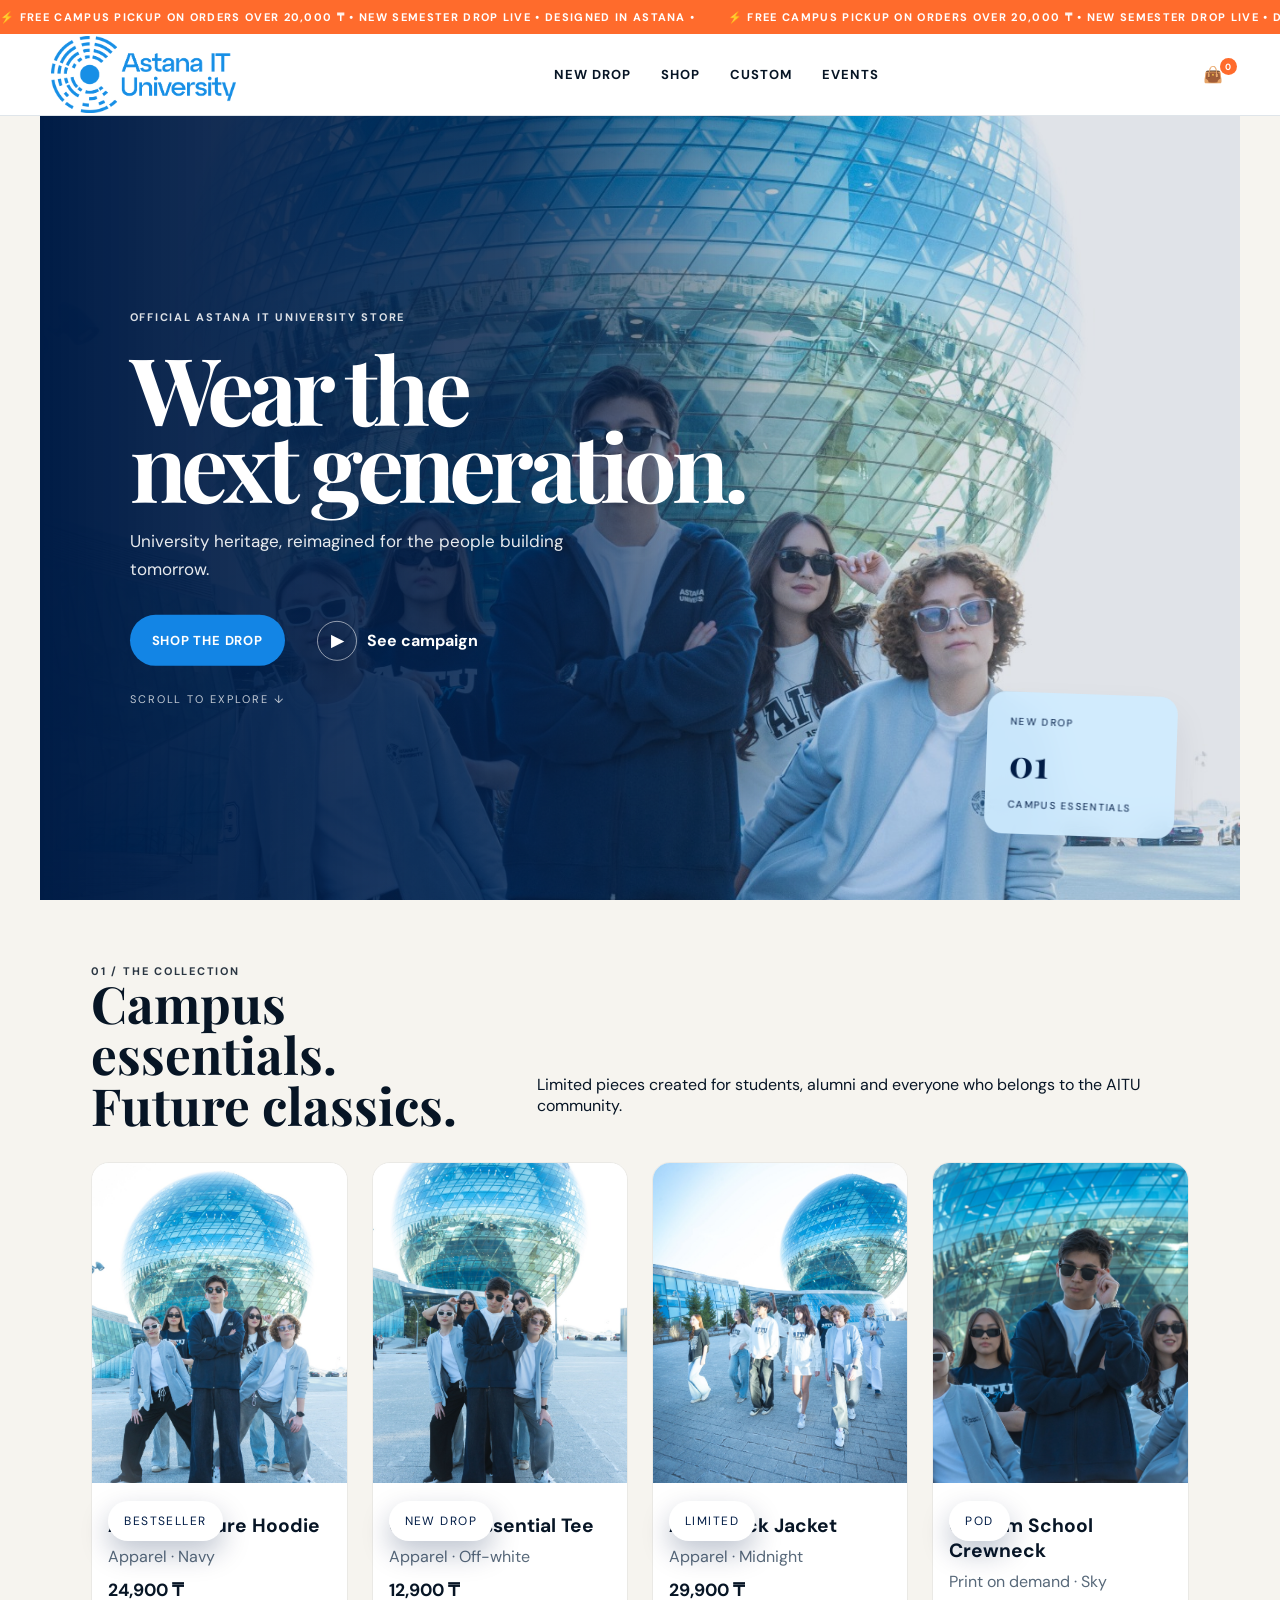
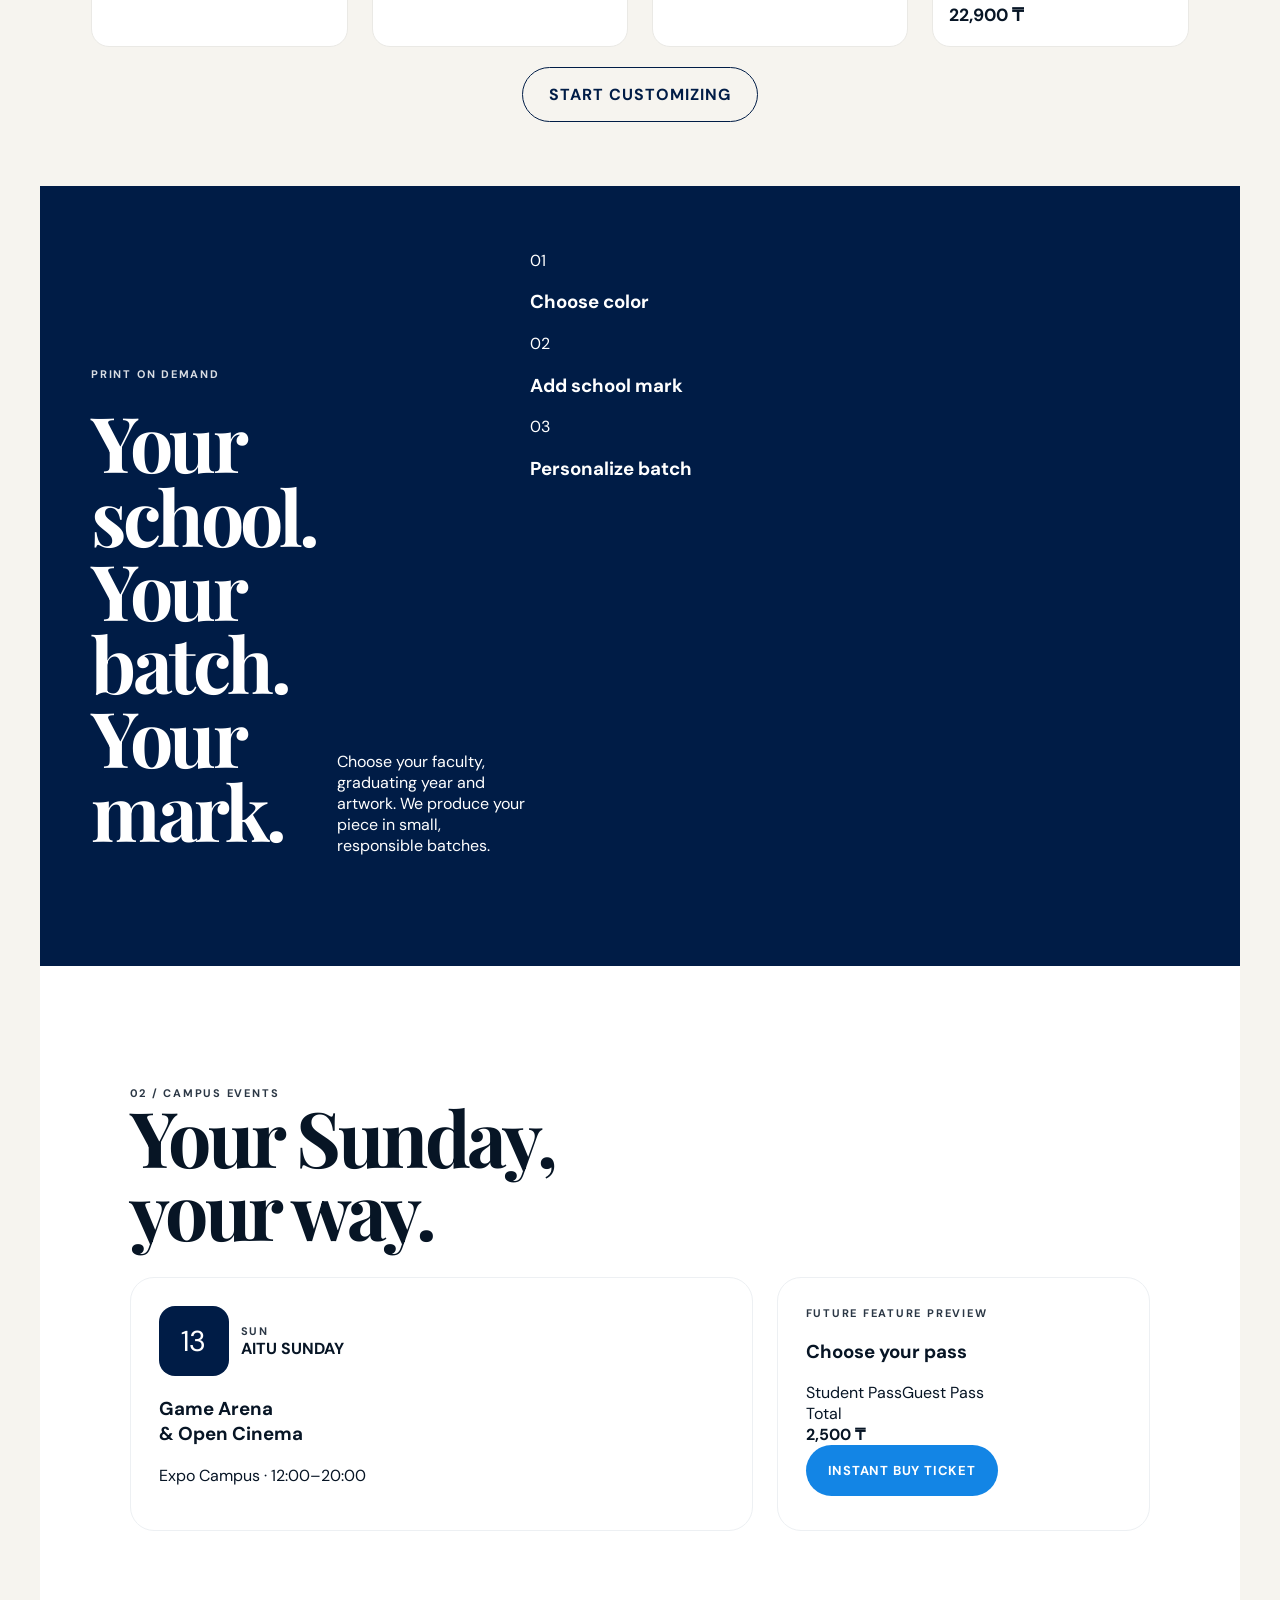
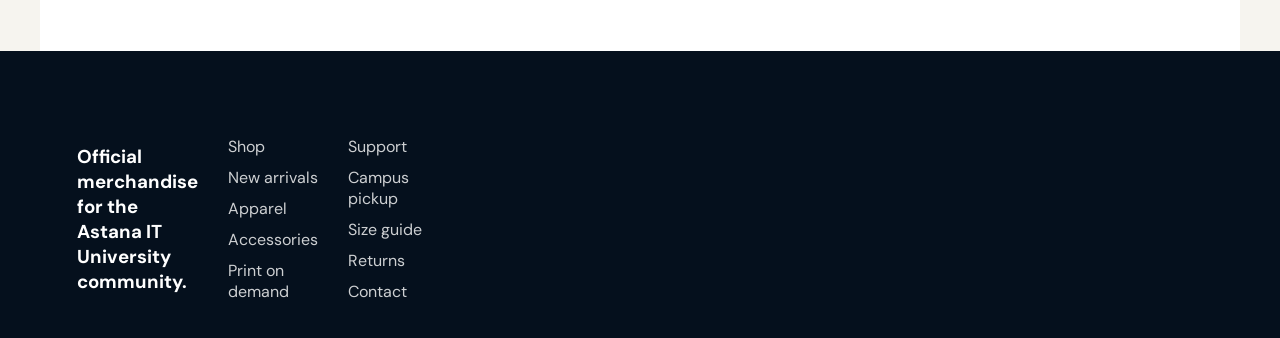
==== index.html @ 771b027d "Add AITU merch static site" ====
<!DOCTYPE html>
<html lang="en">
  <head>
    <meta charset="UTF-8" />
    <meta name="viewport" content="width=device-width, initial-scale=1.0" />
    <meta name="theme-color" content="#1385e5" />
    <title>AITU Merch Store</title>
    <link rel="icon" type="image/svg+xml" href="./store-favicon.svg" />
    <link rel="stylesheet" href="./assets/index-DUVtXg7W.css" />
  </head>
  <body>
    <div class="ticker">
      <div>⚡ FREE CAMPUS PICKUP ON ORDERS OVER 20,000 ₸ • NEW SEMESTER DROP LIVE • DESIGNED IN ASTANA •&nbsp;</div>
      <div aria-hidden="true">⚡ FREE CAMPUS PICKUP ON ORDERS OVER 20,000 ₸ • NEW SEMESTER DROP LIVE • DESIGNED IN ASTANA •&nbsp;</div>
    </div>

    <header>
      <button class="icon mobile menu-trigger" aria-label="Open menu">
        <svg xmlns="http://www.w3.org/2000/svg" width="24" height="24" viewBox="0 0 24 24" fill="none" stroke="currentColor" stroke-width="2" stroke-linecap="round" stroke-linejoin="round" aria-hidden="true"><path d="M4 5h16"></path><path d="M4 12h16"></path><path d="M4 19h16"></path></svg>
      </button>

      <a class="logo" href="./index.html" aria-label="AITU Store home">
        <img src="./assets/aitu_logo_110.png" alt="Astana IT University" />
      </a>

      <nav>
        <a href="#new">New drop</a>
        <a href="./shop.html">Shop</a>
        <a href="#custom">Custom</a>
        <a href="#events">Events</a>
      </nav>

      <div class="tools">
        <button class="bag" aria-label="Shopping bag">
          👜
          <span>0</span>
        </button>
      </div>
    </header>

    <main>
      <section class="hero">
        <img class="hero-img" src="./assets/DSC00219.jpg" alt="AITU merch collection" />
        <div class="hero-copy">
          <div class="eyebrow">OFFICIAL ASTANA IT UNIVERSITY STORE</div>
          <h1>Wear the<br />next generation.</h1>
          <p>University heritage, reimagined for the people building tomorrow.</p>
          <div class="hero-actions">
            <a class="primary" href="./shop.html">SHOP THE DROP</a>
            <button class="play" type="button"><span>▶</span>See campaign</button>
          </div>
          <div class="scroll-hint">SCROLL TO EXPLORE ↓</div>
        </div>
        <div class="drop-card">
          <span>New drop</span>
          <b>01</b>
          <small>Campus essentials</small>
        </div>
      </section>

      <section id="shop" class="collection">
        <div class="section-head">
          <div>
            <div class="eyebrow">01 / THE COLLECTION</div>
            <h2>Campus essentials.<br />Future classics.</h2>
          </div>
          <p>Limited pieces created for students, alumni and everyone who belongs to the AITU community.</p>
        </div>

        <div class="product-grid">
          <article class="product-card">
            <img src="./assets/DSC00219.jpg" alt="AITU Signature Hoodie" />
            <div class="body">
              <span class="tag">BESTSELLER</span>
              <h3>AITU Signature Hoodie</h3>
              <div class="meta">Apparel · Navy</div>
              <div class="price">24,900 ₸</div>
            </div>
          </article>

          <article class="product-card">
            <img src="./assets/DSC00196.jpg" alt="Campus Essential Tee" />
            <div class="body">
              <span class="tag">NEW DROP</span>
              <h3>Campus Essential Tee</h3>
              <div class="meta">Apparel · Off-white</div>
              <div class="price">12,900 ₸</div>
            </div>
          </article>

          <article class="product-card">
            <img src="./assets/DSC00105.jpg" alt="AITU Track Jacket" />
            <div class="body">
              <span class="tag">LIMITED</span>
              <h3>AITU Track Jacket</h3>
              <div class="meta">Apparel · Midnight</div>
              <div class="price">29,900 ₸</div>
            </div>
          </article>

          <article class="product-card">
            <img src="./assets/DSC00229.jpg" alt="Custom School Crewneck" />
            <div class="body">
              <span class="tag">POD</span>
              <h3>Custom School Crewneck</h3>
              <div class="meta">Print on demand · Sky</div>
              <div class="price">22,900 ₸</div>
            </div>
          </article>
        </div>

        <div class="cta-row">
          <a class="btn-outline" href="#custom">START CUSTOMIZING</a>
        </div>
      </section>

      <section id="custom" class="custom">
        <div class="section-head">
          <div>
            <div class="eyebrow">PRINT ON DEMAND</div>
            <h2>Your school.<br />Your batch.<br />Your mark.</h2>
          </div>
          <p>Choose your faculty, graduating year and artwork. We produce your piece in small, responsible batches.</p>
        </div>

        <div class="steps">
          <div class="step"><span>01</span><h3>Choose color</h3></div>
          <div class="step"><span>02</span><h3>Add school mark</h3></div>
          <div class="step"><span>03</span><h3>Personalize batch</h3></div>
        </div>
      </section>

      <section id="events" class="events">
        <div class="section-head">
          <div>
            <div class="eyebrow">02 / CAMPUS EVENTS</div>
            <h2>Your Sunday,<br />your way.</h2>
          </div>
        </div>

        <div class="event-grid">
          <article class="event-card">
            <div class="date-box">
              <div class="day">13</div>
              <div>
                <div class="eyebrow">SUN</div>
                <strong>AITU SUNDAY</strong>
              </div>
            </div>
            <h3>Game Arena<br />&amp; Open Cinema</h3>
            <p>Expo Campus · 12:00–20:00</p>
          </article>

          <article class="feature-card">
            <div class="eyebrow">FUTURE FEATURE PREVIEW</div>
            <h3>Choose your pass</h3>
            <div class="pass-row"><span>Student Pass</span><span>Guest Pass</span></div>
            <div class="ticket-price">Total<br /><strong>2,500 ₸</strong></div>
            <button class="primary" type="button">INSTANT BUY TICKET</button>
          </article>
        </div>
      </section>

    </main>

    <footer>
      <div class="footer-grid">
        <div>
          <h3>Official merchandise for the<br />Astana IT University community.</h3>
        </div>
        <div>
          <ul>
            <li>Shop</li>
            <li>New arrivals</li>
            <li>Apparel</li>
            <li>Accessories</li>
            <li>Print on demand</li>
          </ul>
        </div>
        <div>
          <ul>
            <li>Support</li>
            <li>Campus pickup</li>
            <li>Size guide</li>
            <li>Returns</li>
            <li>Contact</li>
          </ul>
        </div>
      </div>
    </footer>
  </body>
</html>
---- assets/index-DUVtXg7W.css ----
@import "https://fonts.googleapis.com/css2?family=DM+Sans:wght@400;500;600;700&family=Playfair+Display:ital,wght@0,700;1,700&display=swap";

:root {
  --blue: #1385e5;
  --navy: #001c46;
  --ice: #cfecff;
  --orange: #ff6b2c;
  --paper: #f6f4ef;
  --ink: #071525;
}

* {
  box-sizing: border-box;
}

html {
  scroll-behavior: smooth;
}

body {
  margin: 0;
  background: var(--paper);
  color: var(--ink);
  font-family: "DM Sans", sans-serif;
}

button,
a {
  font: inherit;
}

button {
  cursor: pointer;
}

button,
.icon {
  background: transparent;
  border: 0;
  font-weight: 700;
}

a {
  color: inherit;
  text-decoration: none;
}

img {
  display: block;
  max-width: 100%;
}

.ticker {
  display: flex;
  align-items: center;
  height: 34px;
  overflow: hidden;
  background: var(--orange);
  color: #fff;
  font-size: 11px;
  font-weight: 700;
  letter-spacing: 0.12em;
  white-space: nowrap;
}

.ticker div {
  padding-right: 28px;
  animation: marquee 22s linear infinite;
}

@keyframes marquee {
  to {
    transform: translateX(-100%);
  }
}

header {
  position: sticky;
  top: 0;
  z-index: 40;
  display: flex;
  align-items: center;
  height: 82px;
  padding: 0 4vw;
  background: #fff;
  border-bottom: 1px solid #dfe5ea;
}

.logo img {
  display: block;
  width: 185px;
}

nav {
  display: flex;
  gap: 30px;
  margin: auto;
  font-size: 13px;
  font-weight: 700;
  letter-spacing: 0.08em;
  text-transform: uppercase;
}

nav a {
  position: relative;
}

nav a::after {
  content: "";
  position: absolute;
  right: 100%;
  bottom: -6px;
  left: 0;
  height: 2px;
  background: var(--blue);
  transition: all 0.3s ease;
}

nav a:hover::after {
  right: 0;
}

.tools {
  display: flex;
  align-items: center;
  gap: 8px;
}

.bag {
  position: relative;
}

.bag span {
  position: absolute;
  top: -5px;
  right: -8px;
  display: grid;
  place-items: center;
  width: 17px;
  height: 17px;
  border-radius: 50%;
  background: var(--orange);
  color: #fff;
  font-size: 9px;
}

.mobile {
  display: none;
}

.searchbar {
  position: fixed;
  top: 116px;
  right: 0;
  left: 0;
  z-index: 39;
  display: flex;
  align-items: center;
  gap: 16px;
  height: 74px;
  padding: 0 8vw;
  background: #fff;
  box-shadow: 0 12px 30px rgba(0, 28, 70, 0.12);
}

.searchbar input {
  flex: 1;
  border: 0;
  outline: 0;
  font-size: 18px;
}

.searchbar button {
  background: transparent;
  border: 0;
}

.hero {
  position: relative;
  min-height: 650px;
  height: calc(100vh - 116px);
  overflow: hidden;
  background: var(--navy);
  color: #fff;
}

.hero::after {
  content: "";
  position: absolute;
  inset: 0;
  background: linear-gradient(90deg, rgba(0, 28, 70, 0.92) 0%, rgba(0, 28, 70, 0.68) 39%, rgba(0, 0, 0, 0) 68%);
}

.hero-img {
  position: absolute;
  inset: 0;
  width: 100%;
  height: 100%;
  object-fit: cover;
  object-position: center 42%;
  opacity: 0.88;
}

.hero-inner {
  position: relative;
  z-index: 1;
  max-width: 1200px;
  margin: 0 auto;
  padding: 72px 4vw 64px;
}

.hero-copy {
  position: absolute;
  top: 50%;
  left: 7vw;
  max-width: 620px;
  transform: translateY(-50%);
  z-index: 2;
}

.eyebrow {
  display: flex;
  align-items: center;
  gap: 8px;
  font-size: 11px;
  letter-spacing: 0.16em;
  text-transform: uppercase;
  opacity: 0.85;
  font-weight: 700;
}

.hero h1,
.section-head h2 {
  font-family: "Playfair Display", serif;
}

.hero h1 {
  margin: 25px 0;
  font-size: clamp(58px, 7.3vw, 116px);
  line-height: 0.82;
  letter-spacing: -0.055em;
}

.hero p {
  max-width: 440px;
  font-size: 17px;
  line-height: 1.65;
  opacity: 0.9;
}

.hero-actions {
  display: flex;
  align-items: center;
  gap: 26px;
  margin-top: 32px;
}

.primary,
.btn,
.btn-outline {
  display: inline-flex;
  align-items: center;
  justify-content: center;
  padding: 17px 22px;
  border-radius: 999px;
  font-weight: 700;
  letter-spacing: 0.06em;
  text-transform: uppercase;
  transition: all 0.25s ease;
}

.primary,
.btn {
  background: var(--blue);
  color: #fff;
  border: 0;
}

.primary:hover,
.btn:hover {
  background: var(--orange);
  transform: translateY(-3px);
}

.play {
  display: flex;
  align-items: center;
  gap: 10px;
  background: transparent;
  border: 0;
  color: #fff;
}

.play span {
  display: grid;
  place-items: center;
  width: 40px;
  height: 40px;
  border: 1px solid rgba(255,255,255,0.4);
  border-radius: 50%;
}

.scroll-hint {
  margin-top: 26px;
  font-size: 11px;
  letter-spacing: 0.18em;
  text-transform: uppercase;
  opacity: 0.75;
}

.drop-card {
  position: absolute;
  right: 5vw;
  bottom: 5vw;
  z-index: 3;
  width: 190px;
  padding: 23px;
  background: rgba(207, 236, 255, 0.93);
  backdrop-filter: blur(12px);
  color: var(--navy);
  border-radius: 18px;
  transform: rotate(2deg);
  box-shadow: 0 18px 35px rgba(0, 28, 70, 0.08);
}

.drop-card span,
.drop-card small {
  display: block;
  font-size: 10px;
  letter-spacing: 0.13em;
  text-transform: uppercase;
}

.drop-card b {
  display: block;
  margin: 18px 0;
  font-family: "Playfair Display", serif;
  font-size: 38px;
  line-height: 0.9;
}

.btn,
.btn-outline {
  display: inline-block;
  padding: 16px 26px;
  border-radius: 999px;
  font-weight: 700;
  transition: transform 0.2s ease;
}

.btn:hover,
.btn-outline:hover {
  transform: translateY(-1px);
}

.btn {
  margin-top: 20px;
  background: #fff;
  color: var(--navy);
}

.btn-outline {
  background: transparent;
  border: 1px solid var(--navy);
  color: var(--navy);
}

section {
  max-width: 1200px;
  margin: 0 auto;
  padding: 64px 4vw;
}

.section-head {
  display: flex;
  align-items: end;
  justify-content: space-between;
  gap: 20px;
  margin-bottom: 30px;
}

.section-head h2 {
  margin: 0;
  font-size: clamp(2rem, 4vw, 4rem);
  line-height: 1;
}

.product-grid {
  display: grid;
  grid-template-columns: repeat(4, minmax(200px, 1fr));
  gap: 24px;
}

.product-card {
  overflow: hidden;
  background: #fff;
  border: 1px solid #eae9e5;
  border-radius: 18px;
}

.product-card img {
  width: 100%;
  height: 320px;
  object-fit: cover;
}

.product-card .body {
  padding: 18px 16px 20px;
}

.tag {
  display: inline-block;
  padding: 8px 10px;
  border-radius: 999px;
  background: #eef7ff;
  color: var(--blue);
  font-size: 10px;
  letter-spacing: 0.12em;
  text-transform: uppercase;
}

.product-card h3 {
  margin: 12px 0 8px;
  font-size: 1.2rem;
}

.meta {
  margin-bottom: 12px;
  color: #58697a;
}

.price {
  font-weight: 700;
  font-size: 1.1rem;
}

.cta-row {
  display: flex;
  justify-content: center;
  margin-top: 20px;
}

.event-grid {
  display: grid;
  grid-template-columns: 1.3fr 1fr;
  gap: 26px;
}

.event-card,
.feature-card,
.testimonial {
  padding: 28px;
  background: #fff;
  border: 1px solid #edf0f3;
  border-radius: 24px;
}

.date-box {
  display: flex;
  align-items: center;
  gap: 12px;
  margin-bottom: 20px;
}

.date-box .day {
  display: grid;
  place-items: center;
  width: 70px;
  height: 70px;
  border-radius: 16px;
  background: var(--navy);
  color: #fff;
  font-size: 1.8rem;
}

.quote {
  margin: 18px 0;
  font-size: 1.1rem;
  line-height: 1.7;
}

footer {
  padding: 48px 4vw 30px;
  background: #061d3d;
  color: #fff;
}

.footer-grid {
  display: grid;
  grid-template-columns: 1.5fr 1fr 1fr;
  gap: 30px;
  max-width: 1200px;
  margin: 0 auto;
}

.footer-grid ul {
  margin: 0;
  padding: 0;
  list-style: none;
}

.footer-grid li {
  margin: 10px 0;
  opacity: 0.8;
}

@media (max-width: 900px) {
  .product-grid {
    grid-template-columns: repeat(2, minmax(200px, 1fr));
  }

  .event-grid,
  .footer-grid {
    grid-template-columns: 1fr;
  }
}

@media (max-width: 600px) {
  nav {
    display: none;
  }

  .product-grid {
    grid-template-columns: 1fr;
  }
}
.hero:after{content:"";background:linear-gradient(90deg,#001c46 0%,#001c46c7 39%,#0000 68%);position:absolute;inset:0}.hero-img{object-fit:cover;object-position:center 42%;opacity:.88;width:100%;height:100%;animation:12s ease-out both heroZoom;position:absolute;inset:0}@keyframes heroZoom{0%{transform:scale(1.08)}to{transform:scale(1)}}.hero-copy{z-index:2;max-width:620px;position:absolute;top:50%;left:7vw;transform:translateY(-50%)}.eyebrow{letter-spacing:.16em;text-transform:uppercase;align-items:center;gap:8px;font-size:11px;font-weight:700;display:flex}.eyebrow svg{width:16px}.hero-copy .eyebrow{animation:.7s .15s both up}.hero h1{letter-spacing:-.055em;margin:25px 0;font-family:Playfair Display,serif;font-size:clamp(58px,7.3vw,116px);line-height:.82;animation:.9s .25s both up}.hero h1 i,.intro h2 i,.custom h2 i,.events h2 i,.section-title i{color:var(--ice);font-weight:400}.hero-copy>p{max-width:440px;font-size:17px;line-height:1.65;animation:.8s .4s both up}.hero-actions{align-items:center;gap:26px;margin-top:32px;animation:.8s .55s both up;display:flex}.primary{background:var(--blue);color:#fff;text-transform:uppercase;letter-spacing:.06em;border:0;align-items:center;gap:20px;padding:17px 22px;font-size:13px;font-weight:700;transition:all .3s;display:inline-flex}.primary:hover{background:var(--orange);transform:translateY(-3px)}.primary svg{width:18px}.play{color:#fff;background:0 0;border:0;align-items:center;gap:10px;display:flex}.play span{border:1px solid #fff8;border-radius:50%;place-items:center;width:40px;height:40px;display:grid}.drop-card{z-index:3;color:var(--navy);-webkit-backdrop-filter:blur(12px);backdrop-filter:blur(12px);background:#cfecffe8;width:190px;padding:23px;animation:4s ease-in-out infinite float;position:absolute;bottom:5vw;right:5vw;transform:rotate(2deg)}.drop-card span,.drop-card small{letter-spacing:.13em;text-transform:uppercase;font-size:10px}.drop-card b{margin:18px 0;font-family:Playfair Display;font-size:38px;line-height:.9;display:block}.scroll{z-index:3;letter-spacing:.16em;text-transform:uppercase;font-size:10px;position:absolute;bottom:25px;left:7vw}.orb{z-index:2;border:1px solid #ffffff4d;border-radius:50%;position:absolute}.orb.one{width:180px;height:180px;animation:5s ease-in-out infinite float;top:12%;right:22%}.orb.two{background:var(--orange);border:0;width:55px;height:55px;top:8%;right:18%}@keyframes up{0%{opacity:0;transform:translateY(24px)}to{opacity:1;transform:none}}@keyframes float{50%{transform:translateY(-12px)rotate(-1deg)}}.reveal{opacity:0;transition:all .8s cubic-bezier(.2,.8,.2,1);transform:translateY(36px)}.reveal.visible{opacity:1;transform:none}.intro{grid-template-columns:1fr 2fr 1fr;align-items:end;gap:40px;padding:110px 7vw 70px;display:grid}.intro>span,.events-head span,.section-title span{letter-spacing:.15em;color:var(--blue);font-size:11px;font-weight:700}.intro h2,.custom h2,.events h2,.section-title h2{letter-spacing:-.045em;margin:0;font-family:Playfair Display;font-size:clamp(48px,6vw,82px);line-height:.96}.intro h2 i,.events h2 i,.section-title h2 i{color:var(--blue)}.intro p{color:#52606d;line-height:1.6}.products{grid-template-columns:repeat(4,1fr);gap:14px;padding:0 4vw 120px;display:grid}.product-media{background:#e4edf3;height:520px;position:relative;overflow:hidden}.product-media img{object-fit:cover;width:100%;height:100%;transition:all .6s}.product-media .alt{opacity:0;position:absolute;inset:0}.product:hover .product-media>img:first-of-type{opacity:0;transform:scale(1.04)}.product:hover .alt{opacity:1;transform:scale(1.04)}.pill{text-transform:uppercase;z-index:3;letter-spacing:.1em;background:#fff;padding:7px 10px;font-size:9px;font-weight:700;position:absolute;top:15px;left:15px}.heart{z-index:3;background:#ffffffc9;border:0;border-radius:50%;place-items:center;width:38px;height:38px;transition:all .3s;display:grid;position:absolute;top:12px;right:15px}.heart:hover{background:var(--orange);color:#fff}.heart svg{width:17px}.quick{z-index:3;background:var(--navy);color:#fff;border:0;justify-content:center;gap:8px;padding:15px;font-weight:700;transition:all .35s;display:flex;position:absolute;bottom:18px;left:18px;right:18px;transform:translateY(85px)}.quick svg{width:18px}.product:hover .quick{transform:none}.product-info{justify-content:space-between;gap:10px;padding:17px 2px;display:flex}.product-info h3{margin:0 0 5px;font-family:Playfair Display;font-size:18px}.product-info small{color:#79838c}.product-info>b{white-space:nowrap;font-size:14px}.custom{background:var(--navy);color:#fff;grid-template-columns:.8fr 1.2fr;min-height:780px;display:grid}.custom-copy{flex-direction:column;justify-content:center;padding:110px 6vw;display:flex}.custom h2{margin:24px 0}.custom h2 i{color:var(--orange)}.custom-copy p{color:#bfd1e2;max-width:450px;line-height:1.65}.custom-copy .primary{align-self:flex-start;margin-top:22px}.custom-visual{position:relative;overflow:hidden}.custom-visual:after{content:"";background:linear-gradient(90deg,#001c464c,#0000);position:absolute;inset:0}.custom-visual>img{object-fit:cover;width:100%;height:100%}.tag{z-index:2;color:var(--navy);background:#fff;align-items:center;gap:10px;padding:12px 16px;font-size:12px;animation:4s ease-in-out infinite float;display:flex;position:absolute;box-shadow:0 12px 28px #001c4640}.tag span{background:var(--blue);color:#fff;border-radius:50%;place-items:center;width:28px;height:28px;font-size:10px;display:grid}.t1{top:22%;left:12%}.t2{animation-delay:.6s;top:48%;right:7%}.t3{animation-delay:1.2s;bottom:18%;left:20%}.events{background:#fff;padding:120px 7vw}.events-head,.section-title{justify-content:space-between;align-items:end;margin-bottom:60px;display:flex}.events-head p,.section-title p{color:#65717d;max-width:340px;line-height:1.65}.event-grid{grid-template-columns:1.25fr .75fr;gap:24px;max-width:1200px;margin:auto;display:grid}.poster{color:#fff;height:620px;position:relative;overflow:hidden}.poster>img{object-fit:cover;filter:saturate(.85);width:100%;height:100%}.poster:after{content:"";background:linear-gradient(#0000 30%,#001c46df);position:absolute;inset:0}.poster-date{z-index:2;background:var(--orange);text-align:center;padding:16px 21px;position:absolute;top:0;left:0}.poster-date>*{display:block}.poster-date strong{font-size:42px;line-height:1}.poster-date b,.poster-date small{letter-spacing:.12em;font-size:10px}.poster-copy{z-index:2;position:absolute;bottom:30px;left:38px}.poster-copy span{letter-spacing:.15em;font-size:10px}.poster-copy h3{margin:12px 0;font-family:Playfair Display;font-size:48px;line-height:1}.booking{background:var(--paper);flex-direction:column;padding:42px;display:flex}.future{color:var(--orange);letter-spacing:.13em;font-size:9px;font-weight:700}.booking h3{margin:18px 0;font-family:Playfair Display;font-size:32px}.toggle{background:#dfe6ea;grid-template-columns:1fr 1fr;margin-bottom:25px;padding:4px;display:grid}.toggle button{background:0 0;border:0;padding:13px;font-weight:700}.toggle .active{background:#fff;box-shadow:0 3px 12px #001c4618}.booking-row{border-bottom:1px solid #d7dce0;justify-content:space-between;padding:16px 0;font-size:13px;display:flex}.stepper{align-items:center;gap:15px;display:flex}.stepper button{background:#fff;border:0;width:25px;height:25px}.stepper svg{width:12px}.seats{flex-wrap:wrap;align-items:center;gap:8px;margin:25px 0;display:flex}.seats span{color:#6d7882;width:100%;font-size:11px}.seats i{border:1px solid #aab3ba;border-radius:5px 5px 2px 2px;width:24px;height:18px}.seats i.on{background:var(--blue);border-color:var(--blue)}.ticket-total{justify-content:space-between;align-items:center;margin-top:auto;display:flex}.ticket-total strong{font-family:Playfair Display;font-size:34px}.buy{background:var(--orange);color:#fff;text-transform:uppercase;letter-spacing:.05em;border:0;justify-content:center;gap:10px;margin-top:20px;padding:18px;font-weight:700;animation:2s infinite pulse;display:flex;box-shadow:0 0 #ff6b2c80}.buy svg{width:19px}@keyframes pulse{70%{box-shadow:0 0 0 14px #ff6b2c00}}.campus{background:var(--ice);padding:120px 7vw}.reels{grid-template-columns:repeat(3,1fr);gap:20px;max-width:1100px;margin:auto;display:grid}.reel{color:#fff;background:var(--navy);height:640px;position:relative;overflow:hidden}.reel:after{content:"";background:linear-gradient(#0000 60%,#001c4699);position:absolute;inset:0}.reel>img{object-fit:cover;width:100%;height:100%;transition:all .7s}.reel:hover>img{transform:scale(1.06)}.reel-top{z-index:2;justify-content:space-between;display:flex;position:absolute;top:20px;left:20px;right:20px}.reel-top span{align-items:center;gap:8px;font-size:12px;display:flex}.reel-top svg{width:18px}.reel button{z-index:3;background:#fff;border:0;gap:14px;padding:13px 16px;font-weight:700;transition:all .35s;display:flex;position:absolute;bottom:24px;left:20px;transform:translateY(80px)}.reel:hover button{transform:none}.reel button svg{width:17px}.likes{z-index:2;font-weight:700;position:absolute;bottom:28px;right:20px}.reviews{background:var(--navy);color:#fff;grid-template-columns:.3fr 1fr .3fr;align-items:center;min-height:500px;padding:100px 8vw;display:grid}.quote{color:var(--blue);font-family:Playfair Display;font-size:180px;line-height:.5}.review{text-align:center}.stars{color:var(--orange);justify-content:center;gap:5px;display:flex}.stars svg{fill:currentColor;width:16px}.review blockquote{max-width:800px;margin:28px auto;font-family:Playfair Display;font-size:clamp(26px,3vw,42px);line-height:1.35}.reviewer{text-align:left;justify-content:center;align-items:center;gap:13px;display:flex}.reviewer img{object-fit:cover;border-radius:50%;width:50px;height:50px}.reviewer b,.reviewer small{display:block}.reviewer b span{color:var(--blue)}.reviewer small{color:#9bb0c6;margin-top:3px;font-size:11px}.review-nav{justify-content:flex-end;align-items:center;gap:12px;display:flex}.review-nav button{color:#fff;background:0 0;border:1px solid #fff4;width:40px;height:40px}.review-nav svg{width:17px}.review-nav span{letter-spacing:.1em;font-size:10px}footer{color:#fff;background:#05101d;grid-template-columns:1.4fr .7fr .7fr 1.2fr;gap:45px;padding:75px 6vw 25px;display:grid;position:relative}footer img{filter:brightness(0)invert();width:210px}footer p{color:#91a4b5;line-height:1.6}footer>div{flex-direction:column;gap:11px;display:flex}footer>div>a{color:#9fb0bf;font-size:13px}footer>div>a:hover{color:#fff}.newsletter b{font-family:Playfair Display;font-size:25px}.newsletter label{border-bottom:1px solid #647382;padding:10px 0;display:flex}.newsletter input{color:#fff;background:0 0;border:0;outline:0;flex:1}.newsletter button{color:#fff;background:0 0;border:0}footer>small{color:#71808e;border-top:1px solid #25313d;grid-column:1/-1;margin-top:35px;padding-top:20px}.overlay{z-index:79;opacity:0;pointer-events:none;-webkit-backdrop-filter:blur(4px);backdrop-filter:blur(4px);background:#001c4699;transition:all .3s;position:fixed;inset:0}.overlay.show{opacity:1;pointer-events:auto}aside{z-index:80;background:#fff;flex-direction:column;width:min(480px,94vw);height:100%;transition:all .45s cubic-bezier(.2,.8,.2,1);display:flex;position:fixed;top:0;right:0;transform:translate(100%)}aside.open{transform:none}.cart-head{border-bottom:1px solid #e3e6e8;justify-content:space-between;align-items:center;padding:25px 28px;display:flex}.cart-head h3{margin:0;font-family:Playfair Display;font-size:28px}.cart-head h3 span{background:var(--orange);color:#fff;border-radius:50%;padding:4px 7px;font-family:DM Sans;font-size:11px}.cart-head button{background:0 0;border:0}.empty{text-align:center;margin:auto}.empty>svg{color:#9da6ad;width:50px;height:50px}.empty h4{margin-bottom:5px;font-family:Playfair Display;font-size:25px}.empty p{color:#78838c}.empty button{background:var(--navy);color:#fff;border:0;padding:14px 20px}.cart-items{padding:20px 28px;overflow:auto}.cart-item{border-bottom:1px solid #e4e7e9;grid-template-columns:90px 1fr auto;gap:15px;padding:13px 0;display:grid}.cart-item img{object-fit:cover;width:90px;height:110px}.cart-item small{color:#7b858d;margin:8px 0;display:block}.cart-item>strong{font-size:13px}.mini-step{border:1px solid #d5dadd;display:inline-flex}.mini-step button{background:0 0;border:0;width:26px}.mini-step span{padding:2px 8px}.cart-foot{background:var(--paper);margin-top:auto;padding:24px 28px}.cart-foot>div{justify-content:space-between;font-size:20px;display:flex}.cart-foot small{color:#7b858d;margin:12px 0;display:block}.cart-foot button{background:var(--navy);color:#fff;border:0;justify-content:center;gap:10px;width:100%;padding:17px;font-weight:700;display:flex}.toast{z-index:100;background:var(--navy);color:#fff;padding:13px 20px;animation:.3s both up;position:fixed;bottom:25px;left:50%;transform:translate(-50%);box-shadow:0 10px 30px #001c4640}@media (width<=900px){header{height:70px;padding:0 18px}.mobile{display:block}.logo img{width:145px}nav{display:none}.tools{margin-left:auto}.hero{height:780px}.hero:after{background:linear-gradient(#001c4608 10%,#001c46 90%)}.hero-img{object-position:62% center}.hero-copy{inset:auto 25px 85px;transform:none}.hero h1{font-size:58px}.hero-copy>p{font-size:14px}.drop-card,.orb{display:none}.intro{grid-template-columns:1fr;gap:20px;padding:75px 25px 40px}.intro h2{font-size:48px}.products{grid-template-columns:1fr 1fr;padding:0 18px 75px}.product-media{height:440px}.custom{grid-template-columns:1fr}.custom-copy{padding:75px 28px}.custom-visual{height:630px}.events,.campus{padding:80px 22px}.events-head,.section-title{display:block}.events-head p,.section-title p{margin-top:25px}.event-grid{grid-template-columns:1fr}.poster{height:550px}.reels{scroll-snap-type:x mandatory;display:flex;overflow-x:auto}.reel{scroll-snap-align:center;min-width:78vw}.reviews{grid-template-columns:1fr;padding:80px 25px}.quote{display:none}.review-nav{justify-content:center;margin-top:35px}footer{grid-template-columns:1fr 1fr}.newsletter{grid-column:1/-1}}@media (width<=560px){.tools>button:first-child{display:none}.hero-actions{align-items:flex-start;gap:12px}.primary{padding:14px 16px}.products{grid-template-columns:1fr}.product-media{height:550px}.custom h2,.events h2,.section-title h2{font-size:46px}.custom-visual{height:520px}.tag{font-size:10px}.poster-copy h3{font-size:37px}.booking{padding:28px 22px}.reel{height:570px}footer{grid-template-columns:1fr}.newsletter{grid-column:auto}footer>small{grid-column:1}.searchbar{top:104px}}.logo img{filter:brightness(0)saturate()invert(43%)sepia(97%)saturate(1844%)hue-rotate(182deg)brightness(94%)contrast(91%)}nav a{transition:color .25s,transform .25s}nav a:hover{color:var(--blue);transform:translateY(-2px)}.motion-icon{border-radius:50%;width:40px;height:40px;transition:transform .25s,background .25s}.motion-icon:hover{background:var(--ice);transform:translateY(-3px)rotate(-5deg)}.language{position:relative}.language-trigger{align-items:center;gap:5px;padding:10px;display:flex}.language-trigger span{transition:transform .25s}.language-trigger[aria-expanded=true] span{transform:rotate(180deg)}.language-menu{background:#fff;border:1px solid #dfe5ea;min-width:72px;padding:6px;animation:.22s ease-out both menuIn;position:absolute;top:44px;right:0;box-shadow:0 14px 35px #001c4624}.language-menu button{text-align:left;width:100%;padding:9px 12px;display:block}.language-menu button:hover,.language-menu button.active{background:var(--ice);color:var(--navy)}.mobile-nav{z-index:38;background:#fff;padding:18px 22px 28px;position:fixed;top:104px;left:0;right:0;box-shadow:0 20px 35px #001c4625}.mobile-nav a{text-transform:uppercase;border-bottom:1px solid #e2e8ec;grid-template-columns:35px 1fr auto;align-items:center;padding:16px 4px;font-weight:700;animation:.35s ease-out both menuIn;display:grid}.mobile-nav a span{color:var(--blue);font-size:10px}.mobile-nav a svg{width:17px}.hero-copy .eyebrow,.hero h1,.hero-copy>p,.hero-actions{animation:none}.hero-enter{opacity:0;animation:.85s cubic-bezier(.16,1,.3,1) forwards heroReveal!important}.hero-enter.e1{animation-delay:.12s!important}.hero-enter.e2{animation-delay:.28s!important}.hero-enter.e3{animation-delay:.48s!important}.hero-enter.e4{animation-delay:.66s!important}.hero h1 i{animation:3s ease-in-out infinite blueGlow;display:inline-block}.magnetic{position:relative;overflow:hidden}.magnetic:after{content:"";background:linear-gradient(110deg,#0000 35%,#fff4 50%,#0000 65%);transition:transform .65s;position:absolute;inset:-100% -35%;transform:translate(-60%)}.magnetic:hover:after{transform:translate(60%)}@keyframes heroReveal{0%{opacity:0;filter:blur(8px);transform:translateY(45px)}to{opacity:1;filter:none;transform:none}}@keyframes blueGlow{50%{text-shadow:0 0 28px #1385e5aa;transform:translateY(-2px)}}@keyframes menuIn{0%{opacity:0;transform:translateY(-10px)scale(.98)}to{opacity:1;transform:none}}@media (width<=560px){.tools>button:first-child{display:initial}.language-trigger{padding:8px 4px}}@media (prefers-reduced-motion:reduce){*,:before,:after{scroll-behavior:auto!important;transition-duration:.01ms!important;animation-duration:.01ms!important;animation-iteration-count:1!important}}.payment-strip{border-top:1px solid #25313d;justify-content:space-between;align-items:center;gap:24px;margin-top:18px;padding-top:28px;flex-direction:row!important;grid-column:1/-1!important;display:flex!important}.payment-strip>span{letter-spacing:.14em;text-transform:uppercase;color:#91a4b5;font-size:10px;font-weight:700}.payment-badges{flex-wrap:wrap;justify-content:flex-end;align-items:center;gap:10px;display:flex}.pay{letter-spacing:-.02em;background:#fff;border-radius:6px;justify-content:center;align-items:center;min-width:72px;height:36px;padding:0 13px;font-family:DM Sans,sans-serif;font-size:13px;font-style:normal;transition:transform .25s,box-shadow .25s;display:flex}.pay:hover{transform:translateY(-3px);box-shadow:0 8px 20px #0006}.pay.kaspi{color:#e52b38}.pay.halyk{color:#009b77}.pay.visa{color:#1434cb;font-size:17px;font-style:italic;font-weight:800}.pay.mastercard{gap:0;min-width:112px;position:relative}.pay.mastercard i{background:#eb001b;border-radius:50%;width:20px;height:20px}.pay.mastercard i+i{opacity:.92;background:#f79e1b;margin-left:-7px}.pay.mastercard em{color:#1c1c1c;margin-left:7px;font-size:9px;font-style:normal}.payment-strip+small{margin-top:0}@media (width<=560px){.payment-strip{align-items:flex-start;flex-direction:column!important}.payment-badges{justify-content:flex-start}.pay{min-width:66px;padding:0 10px}.pay.mastercard{min-width:105px}}[data-motion]{--motion-ease:cubic-bezier(.16,1,.3,1)}.motion-intro>*,.motion-product,.motion-custom .custom-copy>*,.motion-custom .custom-visual,.motion-events .events-head>*,.motion-events .poster,.motion-events .booking,.motion-campus .section-title>*,.motion-campus .reel,.motion-reviews .quote,.motion-reviews .review,.motion-reviews .review-nav,.motion-footer>div,.motion-footer>small{will-change:transform,opacity,filter,clip-path}.motion-intro>span,.motion-intro>h2,.motion-intro>p{opacity:0;filter:blur(6px);transition:opacity .75s var(--motion-ease),transform .75s var(--motion-ease),filter .75s var(--motion-ease);transform:translateY(42px)}.motion-intro>h2{transition-delay:.1s}.motion-intro>p{transition-delay:.22s}.motion-intro.motion-visible>*{opacity:1;filter:none;transform:none}.motion-product{opacity:0;filter:blur(5px);transform-origin:50% 100%;transition:opacity .85s var(--motion-ease) var(--motion-delay),transform .85s var(--motion-ease) var(--motion-delay),filter .85s var(--motion-ease) var(--motion-delay);transform:translate(-34px,70px)rotate(-2.5deg)scale(.96)}.motion-product-right{transform:translate(34px,70px)rotate(2.5deg)scale(.96)}.motion-product.motion-visible{opacity:1;filter:none;transform:none}.motion-product.motion-visible .product-media>img:first-of-type{animation:productImageSettle 1.15s var(--motion-ease) backwards;animation-delay:var(--motion-delay)}@keyframes productImageSettle{0%{transform:scale(1.12)}to{transform:scale(1)}}.motion-custom .custom-copy>*{opacity:0;filter:blur(5px);transition:opacity .8s var(--motion-ease),transform .8s var(--motion-ease),filter .8s var(--motion-ease);transform:translate(-54px)}.motion-custom .custom-copy h2{transition-delay:.1s}.motion-custom .custom-copy p{transition-delay:.2s}.motion-custom .custom-copy .primary{transition:opacity .8s var(--motion-ease) .3s,transform .3s,background .3s,filter .8s var(--motion-ease) .3s}.motion-custom .custom-visual{clip-path:inset(0 0 0 100%);transition:clip-path 1.1s var(--motion-ease) .12s}.motion-custom .custom-visual>img{transition:transform 1.5s var(--motion-ease) .12s;transform:scale(1.13)}.motion-custom .tag{opacity:0;transition:opacity .5s ease-out}.motion-custom .t1{transition-delay:.65s}.motion-custom .t2{transition-delay:.82s}.motion-custom .t3{transition-delay:.99s}.motion-custom.motion-visible .custom-copy>*{opacity:1;filter:none;transform:none}.motion-custom.motion-visible .custom-visual{clip-path:inset(0)}.motion-custom.motion-visible .custom-visual>img{transform:scale(1)}.motion-custom.motion-visible .tag{opacity:1}.motion-events .events-head>div{opacity:0;transition:opacity .7s var(--motion-ease),transform .7s var(--motion-ease);transform:translateY(-34px)}.motion-events .events-head>p{opacity:0;transition:opacity .7s var(--motion-ease) .13s,transform .7s var(--motion-ease) .13s;transform:translate(48px)}.motion-events .poster{opacity:0;clip-path:inset(100% 0 0);transition:opacity .2s ease,clip-path 1s var(--motion-ease) .18s}.motion-events .poster>img{transition:transform 1.4s var(--motion-ease) .18s;transform:scale(1.14)}.motion-events .poster-date{transition:transform .65s var(--motion-ease) .76s;transform:translateY(-110%)}.motion-events .poster-copy{opacity:0;transition:opacity .6s ease .75s,transform .6s var(--motion-ease) .75s;transform:translateY(34px)}.motion-events .booking{opacity:0;transition:opacity .85s var(--motion-ease) .28s,transform .85s var(--motion-ease) .28s;transform:translate(70px)}.motion-events.motion-visible .events-head>*{opacity:1;transform:none}.motion-events.motion-visible .poster{opacity:1;clip-path:inset(0)}.motion-events.motion-visible .poster>img{transform:scale(1)}.motion-events.motion-visible .poster-date{transform:none}.motion-events.motion-visible .poster-copy,.motion-events.motion-visible .booking{opacity:1;transform:none}.motion-campus .section-title>div{opacity:0;transition:opacity .8s var(--motion-ease),transform .8s var(--motion-ease);transform:translate(-55px)}.motion-campus .section-title>p{opacity:0;transition:opacity .8s var(--motion-ease) .12s,transform .8s var(--motion-ease) .12s;transform:translate(55px)}.motion-campus .reel{opacity:0;filter:blur(7px);transition:opacity .9s var(--motion-ease) var(--motion-delay),transform .9s var(--motion-ease) var(--motion-delay),filter .9s var(--motion-ease) var(--motion-delay);transform:translateY(90px)scale(.88)rotate(3deg)}.motion-campus .reel:nth-child(2){transform:translateY(90px)scale(.88)rotate(-3deg)}.motion-campus.motion-visible .section-title>*{opacity:1;transform:none}.motion-campus.motion-visible .reel{opacity:1;filter:none;transform:none}.motion-reviews .quote{opacity:0;transition:opacity .9s var(--motion-ease),transform .9s var(--motion-ease);transform:rotate(-16deg)scale(.55)}.motion-reviews .review{opacity:0;filter:blur(12px);transition:opacity .9s var(--motion-ease) .12s,transform .9s var(--motion-ease) .12s,filter .9s var(--motion-ease) .12s;transform:scale(.86)}.motion-reviews .review-nav{opacity:0;transition:opacity .7s var(--motion-ease) .35s,transform .7s var(--motion-ease) .35s;transform:translate(48px)}.motion-reviews.motion-visible .quote,.motion-reviews.motion-visible .review,.motion-reviews.motion-visible .review-nav{opacity:1;filter:none;transform:none}.motion-footer>div,.motion-footer>small{opacity:0;transition:opacity .7s var(--motion-ease),transform .7s var(--motion-ease);transform:translateY(38px)}.motion-footer>div:nth-child(2){transition-delay:80ms}.motion-footer>div:nth-child(3){transition-delay:.16s}.motion-footer>div:nth-child(4){transition-delay:.24s}.motion-footer>.payment-strip{transition-delay:.34s}.motion-footer>small{transition-delay:.43s}.motion-footer.motion-visible>div,.motion-footer.motion-visible>small{opacity:1;transform:none}.motion-footer.motion-visible .pay{animation:paymentPop .55s var(--motion-ease) both}.motion-footer.motion-visible .pay:nth-child(2){animation-delay:80ms}.motion-footer.motion-visible .pay:nth-child(3){animation-delay:.16s}.motion-footer.motion-visible .pay:nth-child(4){animation-delay:.24s}@keyframes paymentPop{0%{opacity:0;transform:translateY(16px)scale(.8)}to{opacity:1;transform:none}}@media (width<=900px){.motion-product,.motion-product-right{transform:translateY(55px)scale(.96)}.motion-events .booking{transform:translateY(55px)}.motion-campus .section-title>p{transform:translateY(28px)}.motion-custom .custom-visual{clip-path:inset(0 0 100%)}}@media (prefers-reduced-motion:reduce){[data-motion] *,[data-motion]{opacity:1!important;filter:none!important;clip-path:none!important;will-change:auto!important;transform:none!important}}
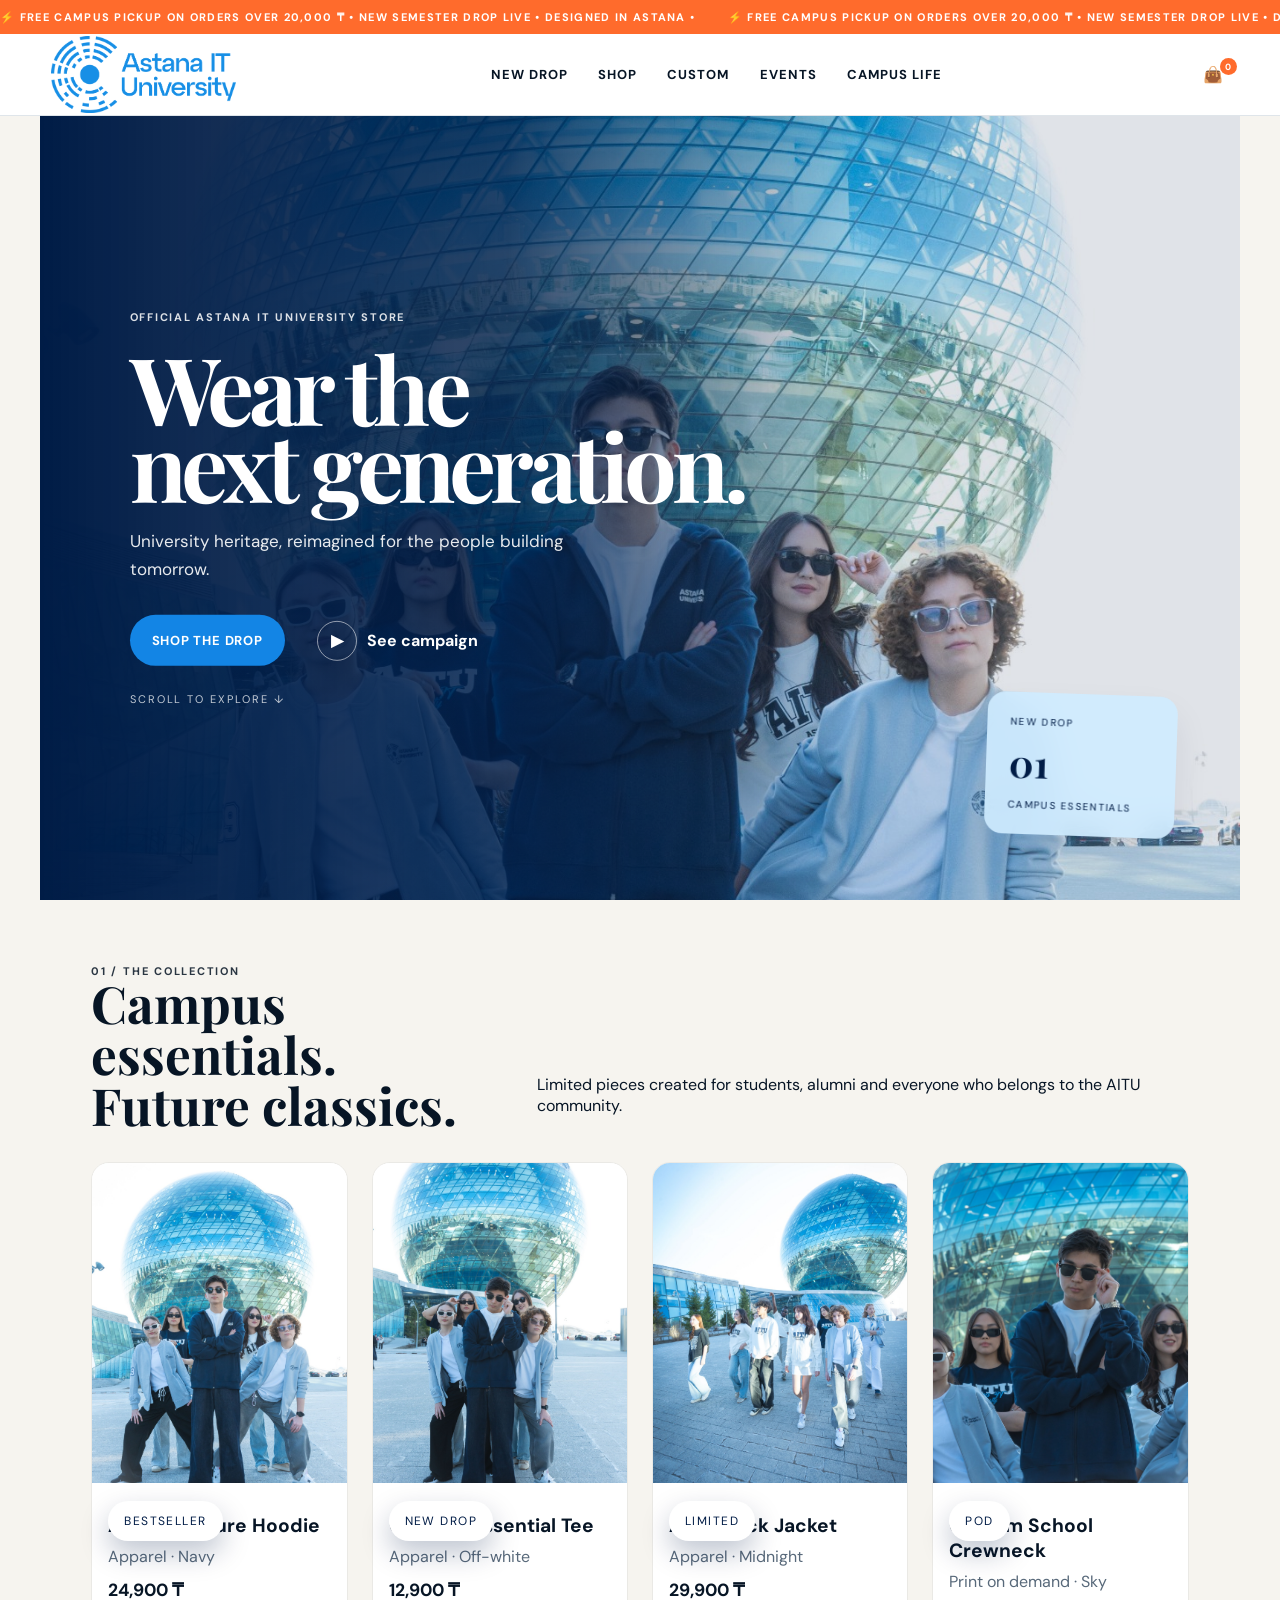
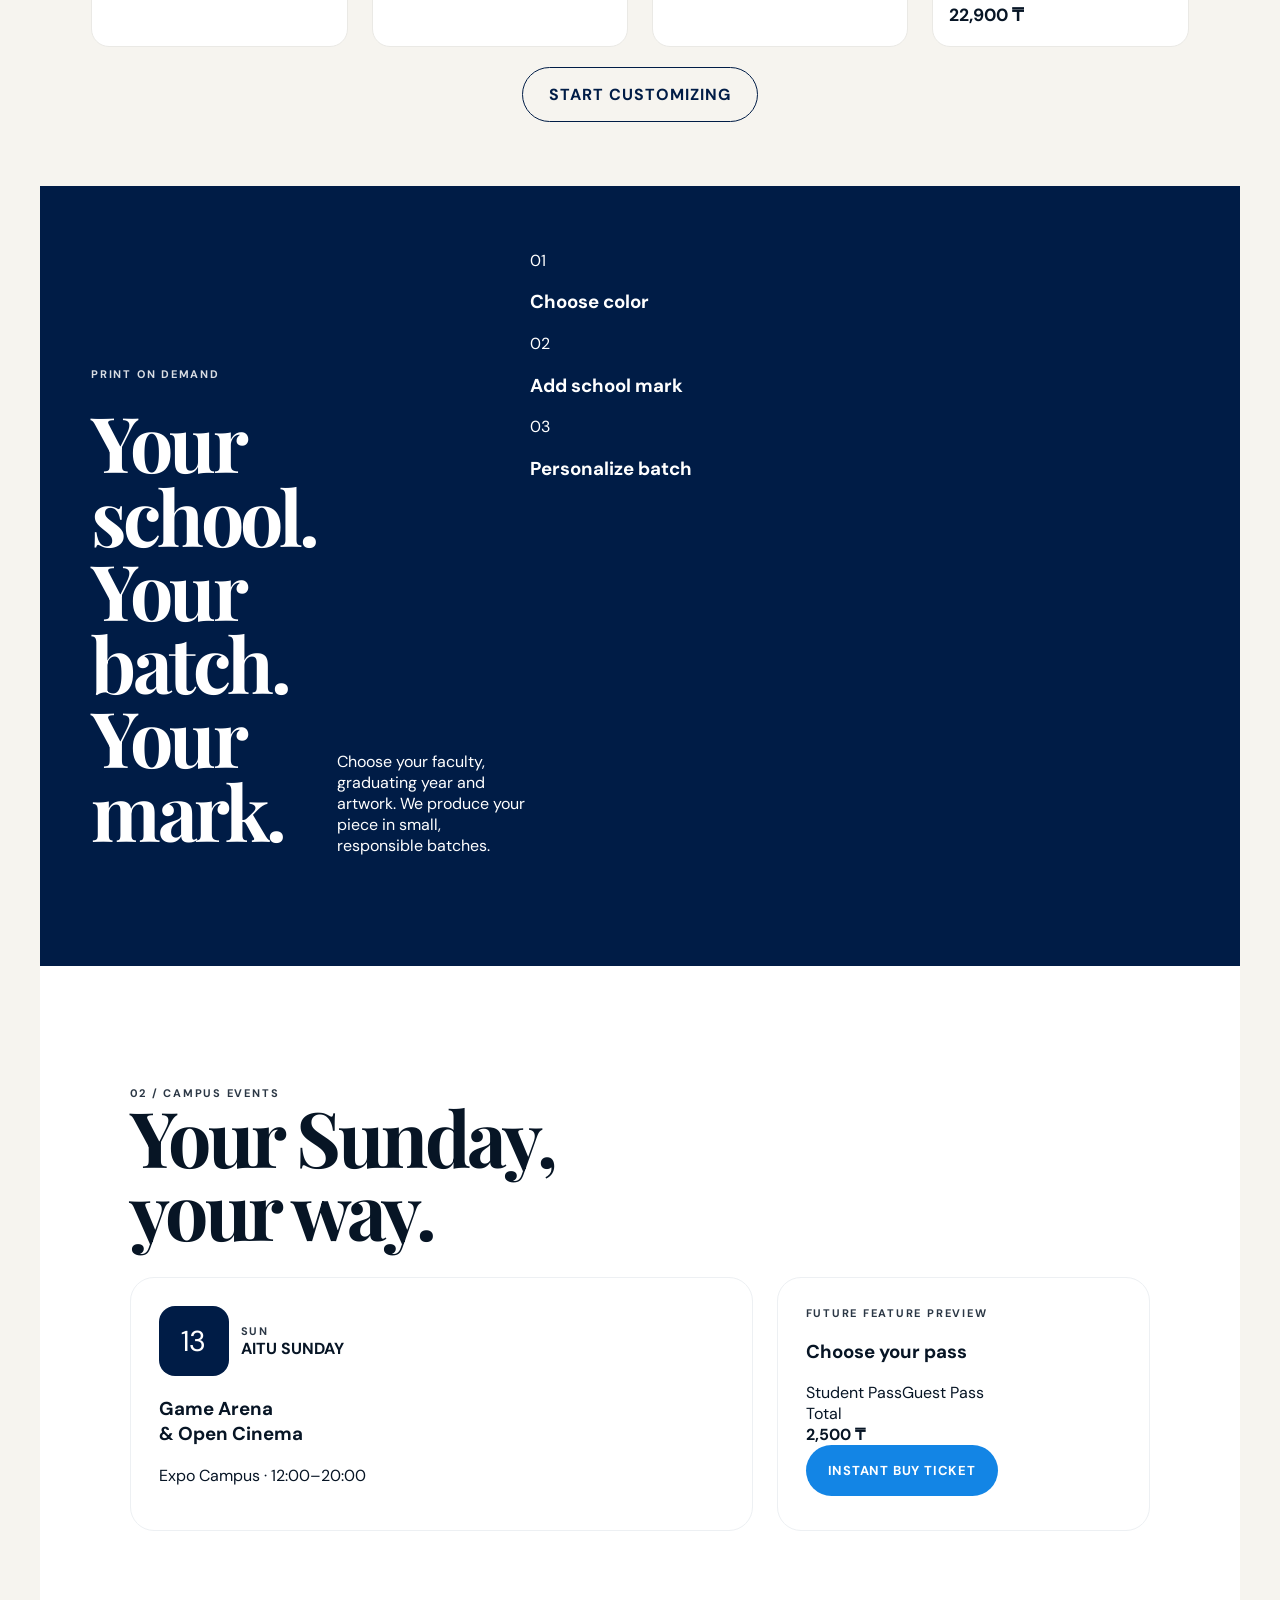
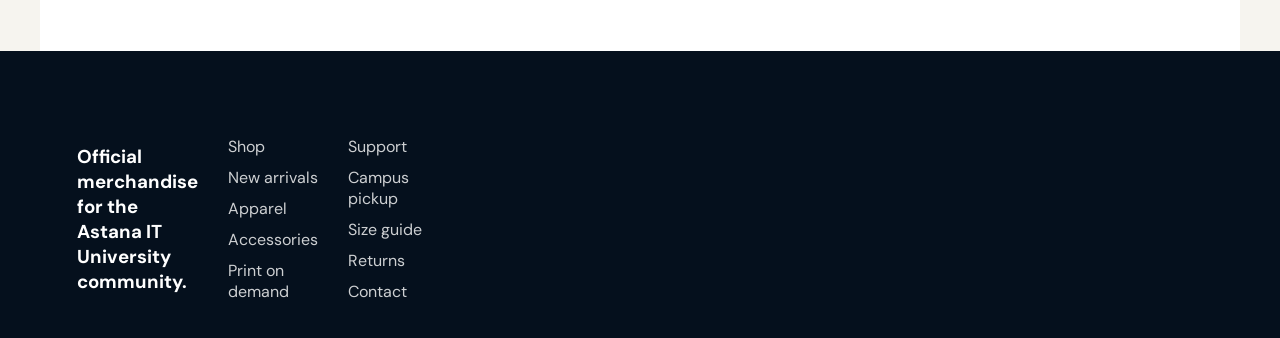
==== commit b284acae: "Add campus life and Sunday open pages" ====
--- a/index.html
+++ b/index.html
@@ -6,7 +6,7 @@
     <meta name="theme-color" content="#1385e5" />
     <title>AITU Merch Store</title>
     <link rel="icon" type="image/svg+xml" href="./store-favicon.svg" />
-    <link rel="stylesheet" href="./assets/index-DUVtXg7W.css" />
+    <link rel="stylesheet" href="./assets/style.css" />
   </head>
   <body>
     <div class="ticker">
@@ -27,7 +27,8 @@
         <a href="#new">New drop</a>
         <a href="./shop.html">Shop</a>
         <a href="#custom">Custom</a>
-        <a href="#events">Events</a>
+        <a href="./sunday-open.html">Events</a>
+        <a href="./campus-life.html">Campus life</a>
       </nav>
 
       <div class="tools">
--- a/assets/style.css
+++ b/assets/style.css
@@ -0,0 +1,574 @@
+@import "https://fonts.googleapis.com/css2?family=DM+Sans:wght@400;500;600;700&family=Playfair+Display:ital,wght@0,700;1,700&display=swap";
+
+:root {
+  --blue: #1385e5;
+  --navy: #001c46;
+  --ice: #cfecff;
+  --orange: #ff6b2c;
+  --paper: #f6f4ef;
+  --ink: #071525;
+}
+
+* {
+  box-sizing: border-box;
+}
+
+html {
+  scroll-behavior: smooth;
+}
+
+body {
+  margin: 0;
+  background: var(--paper);
+  color: var(--ink);
+  font-family: "DM Sans", sans-serif;
+}
+
+button,
+a {
+  font: inherit;
+}
+
+button {
+  cursor: pointer;
+}
+
+button,
+.icon {
+  background: transparent;
+  border: 0;
+  font-weight: 700;
+}
+
+a {
+  color: inherit;
+  text-decoration: none;
+}
+
+img {
+  display: block;
+  max-width: 100%;
+}
+
+.ticker {
+  display: flex;
+  align-items: center;
+  height: 34px;
+  overflow: hidden;
+  background: var(--orange);
+  color: #fff;
+  font-size: 11px;
+  font-weight: 700;
+  letter-spacing: 0.12em;
+  white-space: nowrap;
+}
+
+.ticker div {
+  padding-right: 28px;
+  animation: marquee 22s linear infinite;
+}
+
+@keyframes marquee {
+  to {
+    transform: translateX(-100%);
+  }
+}
+
+header {
+  position: sticky;
+  top: 0;
+  z-index: 40;
+  display: flex;
+  align-items: center;
+  height: 82px;
+  padding: 0 4vw;
+  background: #fff;
+  border-bottom: 1px solid #dfe5ea;
+}
+
+.logo img {
+  display: block;
+  width: 185px;
+}
+
+nav {
+  display: flex;
+  gap: 30px;
+  margin: auto;
+  font-size: 13px;
+  font-weight: 700;
+  letter-spacing: 0.08em;
+  text-transform: uppercase;
+}
+
+nav a {
+  position: relative;
+}
+
+nav a::after {
+  content: "";
+  position: absolute;
+  right: 100%;
+  bottom: -6px;
+  left: 0;
+  height: 2px;
+  background: var(--blue);
+  transition: all 0.3s ease;
+}
+
+nav a:hover::after {
+  right: 0;
+}
+
+.tools {
+  display: flex;
+  align-items: center;
+  gap: 8px;
+}
+
+.bag {
+  position: relative;
+}
+
+.bag span {
+  position: absolute;
+  top: -5px;
+  right: -8px;
+  display: grid;
+  place-items: center;
+  width: 17px;
+  height: 17px;
+  border-radius: 50%;
+  background: var(--orange);
+  color: #fff;
+  font-size: 9px;
+}
+
+.mobile {
+  display: none;
+}
+
+.searchbar {
+  position: fixed;
+  top: 116px;
+  right: 0;
+  left: 0;
+  z-index: 39;
+  display: flex;
+  align-items: center;
+  gap: 16px;
+  height: 74px;
+  padding: 0 8vw;
+  background: #fff;
+  box-shadow: 0 12px 30px rgba(0, 28, 70, 0.12);
+}
+
+.searchbar input {
+  flex: 1;
+  border: 0;
+  outline: 0;
+  font-size: 18px;
+}
+
+.searchbar button {
+  background: transparent;
+  border: 0;
+}
+
+.hero {
+  position: relative;
+  min-height: 650px;
+  height: calc(100vh - 116px);
+  overflow: hidden;
+  background: var(--navy);
+  color: #fff;
+}
+
+.hero::after {
+  content: "";
+  position: absolute;
+  inset: 0;
+  background: linear-gradient(90deg, rgba(0, 28, 70, 0.92) 0%, rgba(0, 28, 70, 0.68) 39%, rgba(0, 0, 0, 0) 68%);
+}
+
+.hero-img {
+  position: absolute;
+  inset: 0;
+  width: 100%;
+  height: 100%;
+  object-fit: cover;
+  object-position: center 42%;
+  opacity: 0.88;
+}
+
+.hero-inner {
+  position: relative;
+  z-index: 1;
+  max-width: 1200px;
+  margin: 0 auto;
+  padding: 72px 4vw 64px;
+}
+
+.hero-copy {
+  position: absolute;
+  top: 50%;
+  left: 7vw;
+  max-width: 620px;
+  transform: translateY(-50%);
+  z-index: 2;
+}
+
+.eyebrow {
+  display: flex;
+  align-items: center;
+  gap: 8px;
+  font-size: 11px;
+  letter-spacing: 0.16em;
+  text-transform: uppercase;
+  opacity: 0.85;
+  font-weight: 700;
+}
+
+.hero h1,
+.section-head h2 {
+  font-family: "Playfair Display", serif;
+}
+
+.hero h1 {
+  margin: 25px 0;
+  font-size: clamp(58px, 7.3vw, 116px);
+  line-height: 0.82;
+  letter-spacing: -0.055em;
+}
+
+.hero p {
+  max-width: 440px;
+  font-size: 17px;
+  line-height: 1.65;
+  opacity: 0.9;
+}
+
+.hero-actions {
+  display: flex;
+  align-items: center;
+  gap: 26px;
+  margin-top: 32px;
+}
+
+.primary,
+.btn,
+.btn-outline {
+  display: inline-flex;
+  align-items: center;
+  justify-content: center;
+  padding: 17px 22px;
+  border-radius: 999px;
+  font-weight: 700;
+  letter-spacing: 0.06em;
+  text-transform: uppercase;
+  transition: all 0.25s ease;
+}
+
+.primary,
+.btn {
+  background: var(--blue);
+  color: #fff;
+  border: 0;
+}
+
+.primary:hover,
+.btn:hover {
+  background: var(--orange);
+  transform: translateY(-3px);
+}
+
+.play {
+  display: flex;
+  align-items: center;
+  gap: 10px;
+  background: transparent;
+  border: 0;
+  color: #fff;
+}
+
+.play span {
+  display: grid;
+  place-items: center;
+  width: 40px;
+  height: 40px;
+  border: 1px solid rgba(255,255,255,0.4);
+  border-radius: 50%;
+}
+
+.scroll-hint {
+  margin-top: 26px;
+  font-size: 11px;
+  letter-spacing: 0.18em;
+  text-transform: uppercase;
+  opacity: 0.75;
+}
+
+.drop-card {
+  position: absolute;
+  right: 5vw;
+  bottom: 5vw;
+  z-index: 3;
+  width: 190px;
+  padding: 23px;
+  background: rgba(207, 236, 255, 0.93);
+  backdrop-filter: blur(12px);
+  color: var(--navy);
+  border-radius: 18px;
+  transform: rotate(2deg);
+  box-shadow: 0 18px 35px rgba(0, 28, 70, 0.08);
+}
+
+.drop-card span,
+.drop-card small {
+  display: block;
+  font-size: 10px;
+  letter-spacing: 0.13em;
+  text-transform: uppercase;
+}
+
+.drop-card b {
+  display: block;
+  margin: 18px 0;
+  font-family: "Playfair Display", serif;
+  font-size: 38px;
+  line-height: 0.9;
+}
+
+.btn,
+.btn-outline {
+  display: inline-block;
+  padding: 16px 26px;
+  border-radius: 999px;
+  font-weight: 700;
+  transition: transform 0.2s ease;
+}
+
+.btn:hover,
+.btn-outline:hover {
+  transform: translateY(-1px);
+}
+
+.btn {
+  margin-top: 20px;
+  background: #fff;
+  color: var(--navy);
+}
+
+.btn-outline {
+  background: transparent;
+  border: 1px solid var(--navy);
+  color: var(--navy);
+}
+
+section {
+  max-width: 1200px;
+  margin: 0 auto;
+  padding: 64px 4vw;
+}
+
+.section-head {
+  display: flex;
+  align-items: end;
+  justify-content: space-between;
+  gap: 20px;
+  margin-bottom: 30px;
+}
+
+.section-head h2 {
+  margin: 0;
+  font-size: clamp(2rem, 4vw, 4rem);
+  line-height: 1;
+}
+
+.product-grid {
+  display: grid;
+  grid-template-columns: repeat(4, minmax(200px, 1fr));
+  gap: 24px;
+}
+
+.product-card {
+  overflow: hidden;
+  background: #fff;
+  border: 1px solid #eae9e5;
+  border-radius: 18px;
+}
+
+.product-card img {
+  width: 100%;
+  height: 320px;
+  object-fit: cover;
+}
+
+.product-card .body {
+  padding: 18px 16px 20px;
+}
+
+.tag {
+  display: inline-block;
+  padding: 8px 10px;
+  border-radius: 999px;
+  background: #eef7ff;
+  color: var(--blue);
+  font-size: 10px;
+  letter-spacing: 0.12em;
+  text-transform: uppercase;
+}
+
+.product-card h3 {
+  margin: 12px 0 8px;
+  font-size: 1.2rem;
+}
+
+.meta {
+  margin-bottom: 12px;
+  color: #58697a;
+}
+
+.price {
+  font-weight: 700;
+  font-size: 1.1rem;
+}
+
+.cta-row {
+  display: flex;
+  justify-content: center;
+  margin-top: 20px;
+}
+
+.event-grid {
+  display: grid;
+  grid-template-columns: 1.3fr 1fr;
+  gap: 26px;
+}
+
+.event-card,
+.feature-card,
+.testimonial {
+  padding: 28px;
+  background: #fff;
+  border: 1px solid #edf0f3;
+  border-radius: 24px;
+}
+
+.date-box {
+  display: flex;
+  align-items: center;
+  gap: 12px;
+  margin-bottom: 20px;
+}
+
+.date-box .day {
+  display: grid;
+  place-items: center;
+  width: 70px;
+  height: 70px;
+  border-radius: 16px;
+  background: var(--navy);
+  color: #fff;
+  font-size: 1.8rem;
+}
+
+.quote {
+  margin: 18px 0;
+  font-size: 1.1rem;
+  line-height: 1.7;
+}
+
+footer {
+  padding: 48px 4vw 30px;
+  background: #061d3d;
+  color: #fff;
+}
+
+.footer-grid {
+  display: grid;
+  grid-template-columns: 1.5fr 1fr 1fr;
+  gap: 30px;
+  max-width: 1200px;
+  margin: 0 auto;
+}
+
+.footer-grid ul {
+  margin: 0;
+  padding: 0;
+  list-style: none;
+}
+
+.footer-grid li {
+  margin: 10px 0;
+  opacity: 0.8;
+}
+
+@media (max-width: 900px) {
+  .product-grid {
+    grid-template-columns: repeat(2, minmax(200px, 1fr));
+  }
+
+  .event-grid,
+  .footer-grid {
+    grid-template-columns: 1fr;
+  }
+}
+
+@media (max-width: 600px) {
+  nav {
+    display: none;
+  }
+
+  .product-grid {
+    grid-template-columns: 1fr;
+  }
+}
+
+/* Editorial pages */
+.page-hero { max-width: none; padding: 0; background: var(--navy); color: #fff; }
+.page-hero-inner { display: grid; grid-template-columns: minmax(0, 1fr) minmax(300px, .85fr); min-height: 510px; max-width: 1200px; margin: 0 auto; padding: 76px 4vw; gap: 56px; align-items: center; }
+.page-hero h1 { max-width: 720px; margin: 22px 0; font-family: "Playfair Display", serif; font-size: clamp(3.5rem, 7vw, 7rem); line-height: .9; letter-spacing: -.05em; }
+.page-hero h1 em, .campus-article h2 em { color: var(--ice); font-weight: 400; }
+.page-hero p { max-width: 530px; color: #d8e7f3; font-size: 1.05rem; line-height: 1.7; }
+.hero-photo { width: 100%; height: 370px; object-fit: cover; border-radius: 22px 22px 22px 4px; transform: rotate(2deg); box-shadow: 20px 20px 0 var(--orange); }
+.page-section { max-width: 1200px; margin: 0 auto; padding: 78px 4vw; }
+.page-section.intro-band { display: grid; grid-template-columns: .8fr 1.2fr; gap: 70px; align-items: start; background: var(--paper); }
+.page-section h2 { margin: 0; font-family: "Playfair Display", serif; font-size: clamp(2.3rem, 4.5vw, 4.5rem); line-height: .98; letter-spacing: -.04em; }
+.lead-copy { margin: 0; color: #455568; font-size: 1.15rem; line-height: 1.75; }
+.article-grid, .event-list { display: grid; grid-template-columns: repeat(3, minmax(0, 1fr)); gap: 22px; margin-top: 34px; }
+.campus-article, .event-item, .visit-note, .booking-panel { background: #fff; border: 1px solid #e5e8ea; border-radius: 16px; }
+.campus-article { overflow: hidden; }
+.campus-article img { width: 100%; height: 230px; object-fit: cover; }
+.campus-article .article-copy { padding: 24px; }
+.campus-article h2 { margin: 12px 0; font-size: 1.6rem; }
+.campus-article p, .event-item p, .visit-note p { color: #526273; line-height: 1.65; }
+.fact-strip { display: grid; grid-template-columns: repeat(3, 1fr); margin-top: 40px; border-top: 1px solid #d9e1e6; border-bottom: 1px solid #d9e1e6; }
+.fact-strip div { padding: 25px 18px; border-right: 1px solid #d9e1e6; }
+.fact-strip div:last-child { border-right: 0; }
+.fact-strip strong { display: block; margin-bottom: 7px; color: var(--blue); font-size: 1.5rem; }
+.dark-band { max-width: none; background: var(--navy); color: #fff; }
+.dark-band .page-section { padding-top: 70px; padding-bottom: 70px; }
+.dark-band .lead-copy, .dark-band .eyebrow { color: #d8e7f3; }
+.source-note { margin-top: 26px; color: #697988; font-size: .82rem; line-height: 1.6; }
+.source-note a { color: var(--blue); text-decoration: underline; }
+.events-hero { background: linear-gradient(115deg, var(--orange), #ff8855 48%, var(--ice)); color: var(--navy); }
+.events-hero .page-hero-inner { min-height: 430px; }
+.events-hero .page-hero p { color: #233c57; }
+.event-item { padding: 24px; }
+.event-item h3 { min-height: 58px; margin: 16px 0 8px; font-family: "Playfair Display", serif; font-size: 1.65rem; line-height: 1; }
+.event-meta { color: var(--blue); font-size: .78rem; font-weight: 700; letter-spacing: .09em; text-transform: uppercase; }
+.event-item .btn-outline { margin-top: 10px; }
+.booking-layout { display: grid; grid-template-columns: 1.1fr .9fr; gap: 34px; align-items: start; }
+.booking-panel { padding: 28px; box-shadow: 10px 10px 0 var(--ice); }
+.booking-panel h3 { margin: 10px 0 22px; font-family: "Playfair Display", serif; font-size: 2rem; }
+.ticket-form label { display: block; margin-top: 15px; color: #4d5d6b; font-size: .82rem; font-weight: 700; letter-spacing: .08em; text-transform: uppercase; }
+.ticket-form select, .ticket-form input { width: 100%; margin-top: 7px; padding: 14px; border: 1px solid #cdd8df; border-radius: 8px; background: #fbfcfd; color: var(--ink); }
+.ticket-total { display: flex; justify-content: space-between; margin: 24px 0 16px; padding-top: 18px; border-top: 1px solid #dbe2e7; font-size: 1.1rem; }
+.ticket-total strong { color: var(--blue); font-size: 1.5rem; }
+.ticket-form .primary { width: 100%; justify-content: center; border-radius: 8px; }
+.visit-note { padding: 28px; background: var(--ice); }
+.visit-note h3 { margin-top: 0; font-family: "Playfair Display", serif; font-size: 2rem; }
+.visit-note address { margin: 22px 0; color: var(--navy); font-style: normal; font-weight: 700; line-height: 1.6; }
+@media (max-width: 800px) { .page-hero-inner, .page-section.intro-band, .booking-layout { grid-template-columns: 1fr; } .hero-photo { height: 300px; } .article-grid, .event-list { grid-template-columns: 1fr; } .fact-strip { grid-template-columns: 1fr; } .fact-strip div { border-right: 0; border-bottom: 1px solid #d9e1e6; } }
+.hero:after{content:"";background:linear-gradient(90deg,#001c46 0%,#001c46c7 39%,#0000 68%);position:absolute;inset:0}.hero-img{object-fit:cover;object-position:center 42%;opacity:.88;width:100%;height:100%;animation:12s ease-out both heroZoom;position:absolute;inset:0}@keyframes heroZoom{0%{transform:scale(1.08)}to{transform:scale(1)}}.hero-copy{z-index:2;max-width:620px;position:absolute;top:50%;left:7vw;transform:translateY(-50%)}.eyebrow{letter-spacing:.16em;text-transform:uppercase;align-items:center;gap:8px;font-size:11px;font-weight:700;display:flex}.eyebrow svg{width:16px}.hero-copy .eyebrow{animation:.7s .15s both up}.hero h1{letter-spacing:-.055em;margin:25px 0;font-family:Playfair Display,serif;font-size:clamp(58px,7.3vw,116px);line-height:.82;animation:.9s .25s both up}.hero h1 i,.intro h2 i,.custom h2 i,.events h2 i,.section-title i{color:var(--ice);font-weight:400}.hero-copy>p{max-width:440px;font-size:17px;line-height:1.65;animation:.8s .4s both up}.hero-actions{align-items:center;gap:26px;margin-top:32px;animation:.8s .55s both up;display:flex}.primary{background:var(--blue);color:#fff;text-transform:uppercase;letter-spacing:.06em;border:0;align-items:center;gap:20px;padding:17px 22px;font-size:13px;font-weight:700;transition:all .3s;display:inline-flex}.primary:hover{background:var(--orange);transform:translateY(-3px)}.primary svg{width:18px}.play{color:#fff;background:0 0;border:0;align-items:center;gap:10px;display:flex}.play span{border:1px solid #fff8;border-radius:50%;place-items:center;width:40px;height:40px;display:grid}.drop-card{z-index:3;color:var(--navy);-webkit-backdrop-filter:blur(12px);backdrop-filter:blur(12px);background:#cfecffe8;width:190px;padding:23px;animation:4s ease-in-out infinite float;position:absolute;bottom:5vw;right:5vw;transform:rotate(2deg)}.drop-card span,.drop-card small{letter-spacing:.13em;text-transform:uppercase;font-size:10px}.drop-card b{margin:18px 0;font-family:Playfair Display;font-size:38px;line-height:.9;display:block}.scroll{z-index:3;letter-spacing:.16em;text-transform:uppercase;font-size:10px;position:absolute;bottom:25px;left:7vw}.orb{z-index:2;border:1px solid #ffffff4d;border-radius:50%;position:absolute}.orb.one{width:180px;height:180px;animation:5s ease-in-out infinite float;top:12%;right:22%}.orb.two{background:var(--orange);border:0;width:55px;height:55px;top:8%;right:18%}@keyframes up{0%{opacity:0;transform:translateY(24px)}to{opacity:1;transform:none}}@keyframes float{50%{transform:translateY(-12px)rotate(-1deg)}}.reveal{opacity:0;transition:all .8s cubic-bezier(.2,.8,.2,1);transform:translateY(36px)}.reveal.visible{opacity:1;transform:none}.intro{grid-template-columns:1fr 2fr 1fr;align-items:end;gap:40px;padding:110px 7vw 70px;display:grid}.intro>span,.events-head span,.section-title span{letter-spacing:.15em;color:var(--blue);font-size:11px;font-weight:700}.intro h2,.custom h2,.events h2,.section-title h2{letter-spacing:-.045em;margin:0;font-family:Playfair Display;font-size:clamp(48px,6vw,82px);line-height:.96}.intro h2 i,.events h2 i,.section-title h2 i{color:var(--blue)}.intro p{color:#52606d;line-height:1.6}.products{grid-template-columns:repeat(4,1fr);gap:14px;padding:0 4vw 120px;display:grid}.product-media{background:#e4edf3;height:520px;position:relative;overflow:hidden}.product-media img{object-fit:cover;width:100%;height:100%;transition:all .6s}.product-media .alt{opacity:0;position:absolute;inset:0}.product:hover .product-media>img:first-of-type{opacity:0;transform:scale(1.04)}.product:hover .alt{opacity:1;transform:scale(1.04)}.pill{text-transform:uppercase;z-index:3;letter-spacing:.1em;background:#fff;padding:7px 10px;font-size:9px;font-weight:700;position:absolute;top:15px;left:15px}.heart{z-index:3;background:#ffffffc9;border:0;border-radius:50%;place-items:center;width:38px;height:38px;transition:all .3s;display:grid;position:absolute;top:12px;right:15px}.heart:hover{background:var(--orange);color:#fff}.heart svg{width:17px}.quick{z-index:3;background:var(--navy);color:#fff;border:0;justify-content:center;gap:8px;padding:15px;font-weight:700;transition:all .35s;display:flex;position:absolute;bottom:18px;left:18px;right:18px;transform:translateY(85px)}.quick svg{width:18px}.product:hover .quick{transform:none}.product-info{justify-content:space-between;gap:10px;padding:17px 2px;display:flex}.product-info h3{margin:0 0 5px;font-family:Playfair Display;font-size:18px}.product-info small{color:#79838c}.product-info>b{white-space:nowrap;font-size:14px}.custom{background:var(--navy);color:#fff;grid-template-columns:.8fr 1.2fr;min-height:780px;display:grid}.custom-copy{flex-direction:column;justify-content:center;padding:110px 6vw;display:flex}.custom h2{margin:24px 0}.custom h2 i{color:var(--orange)}.custom-copy p{color:#bfd1e2;max-width:450px;line-height:1.65}.custom-copy .primary{align-self:flex-start;margin-top:22px}.custom-visual{position:relative;overflow:hidden}.custom-visual:after{content:"";background:linear-gradient(90deg,#001c464c,#0000);position:absolute;inset:0}.custom-visual>img{object-fit:cover;width:100%;height:100%}.tag{z-index:2;color:var(--navy);background:#fff;align-items:center;gap:10px;padding:12px 16px;font-size:12px;animation:4s ease-in-out infinite float;display:flex;position:absolute;box-shadow:0 12px 28px #001c4640}.tag span{background:var(--blue);color:#fff;border-radius:50%;place-items:center;width:28px;height:28px;font-size:10px;display:grid}.t1{top:22%;left:12%}.t2{animation-delay:.6s;top:48%;right:7%}.t3{animation-delay:1.2s;bottom:18%;left:20%}.events{background:#fff;padding:120px 7vw}.events-head,.section-title{justify-content:space-between;align-items:end;margin-bottom:60px;display:flex}.events-head p,.section-title p{color:#65717d;max-width:340px;line-height:1.65}.event-grid{grid-template-columns:1.25fr .75fr;gap:24px;max-width:1200px;margin:auto;display:grid}.poster{color:#fff;height:620px;position:relative;overflow:hidden}.poster>img{object-fit:cover;filter:saturate(.85);width:100%;height:100%}.poster:after{content:"";background:linear-gradient(#0000 30%,#001c46df);position:absolute;inset:0}.poster-date{z-index:2;background:var(--orange);text-align:center;padding:16px 21px;position:absolute;top:0;left:0}.poster-date>*{display:block}.poster-date strong{font-size:42px;line-height:1}.poster-date b,.poster-date small{letter-spacing:.12em;font-size:10px}.poster-copy{z-index:2;position:absolute;bottom:30px;left:38px}.poster-copy span{letter-spacing:.15em;font-size:10px}.poster-copy h3{margin:12px 0;font-family:Playfair Display;font-size:48px;line-height:1}.booking{background:var(--paper);flex-direction:column;padding:42px;display:flex}.future{color:var(--orange);letter-spacing:.13em;font-size:9px;font-weight:700}.booking h3{margin:18px 0;font-family:Playfair Display;font-size:32px}.toggle{background:#dfe6ea;grid-template-columns:1fr 1fr;margin-bottom:25px;padding:4px;display:grid}.toggle button{background:0 0;border:0;padding:13px;font-weight:700}.toggle .active{background:#fff;box-shadow:0 3px 12px #001c4618}.booking-row{border-bottom:1px solid #d7dce0;justify-content:space-between;padding:16px 0;font-size:13px;display:flex}.stepper{align-items:center;gap:15px;display:flex}.stepper button{background:#fff;border:0;width:25px;height:25px}.stepper svg{width:12px}.seats{flex-wrap:wrap;align-items:center;gap:8px;margin:25px 0;display:flex}.seats span{color:#6d7882;width:100%;font-size:11px}.seats i{border:1px solid #aab3ba;border-radius:5px 5px 2px 2px;width:24px;height:18px}.seats i.on{background:var(--blue);border-color:var(--blue)}.ticket-total{justify-content:space-between;align-items:center;margin-top:auto;display:flex}.ticket-total strong{font-family:Playfair Display;font-size:34px}.buy{background:var(--orange);color:#fff;text-transform:uppercase;letter-spacing:.05em;border:0;justify-content:center;gap:10px;margin-top:20px;padding:18px;font-weight:700;animation:2s infinite pulse;display:flex;box-shadow:0 0 #ff6b2c80}.buy svg{width:19px}@keyframes pulse{70%{box-shadow:0 0 0 14px #ff6b2c00}}.campus{background:var(--ice);padding:120px 7vw}.reels{grid-template-columns:repeat(3,1fr);gap:20px;max-width:1100px;margin:auto;display:grid}.reel{color:#fff;background:var(--navy);height:640px;position:relative;overflow:hidden}.reel:after{content:"";background:linear-gradient(#0000 60%,#001c4699);position:absolute;inset:0}.reel>img{object-fit:cover;width:100%;height:100%;transition:all .7s}.reel:hover>img{transform:scale(1.06)}.reel-top{z-index:2;justify-content:space-between;display:flex;position:absolute;top:20px;left:20px;right:20px}.reel-top span{align-items:center;gap:8px;font-size:12px;display:flex}.reel-top svg{width:18px}.reel button{z-index:3;background:#fff;border:0;gap:14px;padding:13px 16px;font-weight:700;transition:all .35s;display:flex;position:absolute;bottom:24px;left:20px;transform:translateY(80px)}.reel:hover button{transform:none}.reel button svg{width:17px}.likes{z-index:2;font-weight:700;position:absolute;bottom:28px;right:20px}.reviews{background:var(--navy);color:#fff;grid-template-columns:.3fr 1fr .3fr;align-items:center;min-height:500px;padding:100px 8vw;display:grid}.quote{color:var(--blue);font-family:Playfair Display;font-size:180px;line-height:.5}.review{text-align:center}.stars{color:var(--orange);justify-content:center;gap:5px;display:flex}.stars svg{fill:currentColor;width:16px}.review blockquote{max-width:800px;margin:28px auto;font-family:Playfair Display;font-size:clamp(26px,3vw,42px);line-height:1.35}.reviewer{text-align:left;justify-content:center;align-items:center;gap:13px;display:flex}.reviewer img{object-fit:cover;border-radius:50%;width:50px;height:50px}.reviewer b,.reviewer small{display:block}.reviewer b span{color:var(--blue)}.reviewer small{color:#9bb0c6;margin-top:3px;font-size:11px}.review-nav{justify-content:flex-end;align-items:center;gap:12px;display:flex}.review-nav button{color:#fff;background:0 0;border:1px solid #fff4;width:40px;height:40px}.review-nav svg{width:17px}.review-nav span{letter-spacing:.1em;font-size:10px}footer{color:#fff;background:#05101d;grid-template-columns:1.4fr .7fr .7fr 1.2fr;gap:45px;padding:75px 6vw 25px;display:grid;position:relative}footer img{filter:brightness(0)invert();width:210px}footer p{color:#91a4b5;line-height:1.6}footer>div{flex-direction:column;gap:11px;display:flex}footer>div>a{color:#9fb0bf;font-size:13px}footer>div>a:hover{color:#fff}.newsletter b{font-family:Playfair Display;font-size:25px}.newsletter label{border-bottom:1px solid #647382;padding:10px 0;display:flex}.newsletter input{color:#fff;background:0 0;border:0;outline:0;flex:1}.newsletter button{color:#fff;background:0 0;border:0}footer>small{color:#71808e;border-top:1px solid #25313d;grid-column:1/-1;margin-top:35px;padding-top:20px}.overlay{z-index:79;opacity:0;pointer-events:none;-webkit-backdrop-filter:blur(4px);backdrop-filter:blur(4px);background:#001c4699;transition:all .3s;position:fixed;inset:0}.overlay.show{opacity:1;pointer-events:auto}aside{z-index:80;background:#fff;flex-direction:column;width:min(480px,94vw);height:100%;transition:all .45s cubic-bezier(.2,.8,.2,1);display:flex;position:fixed;top:0;right:0;transform:translate(100%)}aside.open{transform:none}.cart-head{border-bottom:1px solid #e3e6e8;justify-content:space-between;align-items:center;padding:25px 28px;display:flex}.cart-head h3{margin:0;font-family:Playfair Display;font-size:28px}.cart-head h3 span{background:var(--orange);color:#fff;border-radius:50%;padding:4px 7px;font-family:DM Sans;font-size:11px}.cart-head button{background:0 0;border:0}.empty{text-align:center;margin:auto}.empty>svg{color:#9da6ad;width:50px;height:50px}.empty h4{margin-bottom:5px;font-family:Playfair Display;font-size:25px}.empty p{color:#78838c}.empty button{background:var(--navy);color:#fff;border:0;padding:14px 20px}.cart-items{padding:20px 28px;overflow:auto}.cart-item{border-bottom:1px solid #e4e7e9;grid-template-columns:90px 1fr auto;gap:15px;padding:13px 0;display:grid}.cart-item img{object-fit:cover;width:90px;height:110px}.cart-item small{color:#7b858d;margin:8px 0;display:block}.cart-item>strong{font-size:13px}.mini-step{border:1px solid #d5dadd;display:inline-flex}.mini-step button{background:0 0;border:0;width:26px}.mini-step span{padding:2px 8px}.cart-foot{background:var(--paper);margin-top:auto;padding:24px 28px}.cart-foot>div{justify-content:space-between;font-size:20px;display:flex}.cart-foot small{color:#7b858d;margin:12px 0;display:block}.cart-foot button{background:var(--navy);color:#fff;border:0;justify-content:center;gap:10px;width:100%;padding:17px;font-weight:700;display:flex}.toast{z-index:100;background:var(--navy);color:#fff;padding:13px 20px;animation:.3s both up;position:fixed;bottom:25px;left:50%;transform:translate(-50%);box-shadow:0 10px 30px #001c4640}@media (width<=900px){header{height:70px;padding:0 18px}.mobile{display:block}.logo img{width:145px}nav{display:none}.tools{margin-left:auto}.hero{height:780px}.hero:after{background:linear-gradient(#001c4608 10%,#001c46 90%)}.hero-img{object-position:62% center}.hero-copy{inset:auto 25px 85px;transform:none}.hero h1{font-size:58px}.hero-copy>p{font-size:14px}.drop-card,.orb{display:none}.intro{grid-template-columns:1fr;gap:20px;padding:75px 25px 40px}.intro h2{font-size:48px}.products{grid-template-columns:1fr 1fr;padding:0 18px 75px}.product-media{height:440px}.custom{grid-template-columns:1fr}.custom-copy{padding:75px 28px}.custom-visual{height:630px}.events,.campus{padding:80px 22px}.events-head,.section-title{display:block}.events-head p,.section-title p{margin-top:25px}.event-grid{grid-template-columns:1fr}.poster{height:550px}.reels{scroll-snap-type:x mandatory;display:flex;overflow-x:auto}.reel{scroll-snap-align:center;min-width:78vw}.reviews{grid-template-columns:1fr;padding:80px 25px}.quote{display:none}.review-nav{justify-content:center;margin-top:35px}footer{grid-template-columns:1fr 1fr}.newsletter{grid-column:1/-1}}@media (width<=560px){.tools>button:first-child{display:none}.hero-actions{align-items:flex-start;gap:12px}.primary{padding:14px 16px}.products{grid-template-columns:1fr}.product-media{height:550px}.custom h2,.events h2,.section-title h2{font-size:46px}.custom-visual{height:520px}.tag{font-size:10px}.poster-copy h3{font-size:37px}.booking{padding:28px 22px}.reel{height:570px}footer{grid-template-columns:1fr}.newsletter{grid-column:auto}footer>small{grid-column:1}.searchbar{top:104px}}.logo img{filter:brightness(0)saturate()invert(43%)sepia(97%)saturate(1844%)hue-rotate(182deg)brightness(94%)contrast(91%)}nav a{transition:color .25s,transform .25s}nav a:hover{color:var(--blue);transform:translateY(-2px)}.motion-icon{border-radius:50%;width:40px;height:40px;transition:transform .25s,background .25s}.motion-icon:hover{background:var(--ice);transform:translateY(-3px)rotate(-5deg)}.language{position:relative}.language-trigger{align-items:center;gap:5px;padding:10px;display:flex}.language-trigger span{transition:transform .25s}.language-trigger[aria-expanded=true] span{transform:rotate(180deg)}.language-menu{background:#fff;border:1px solid #dfe5ea;min-width:72px;padding:6px;animation:.22s ease-out both menuIn;position:absolute;top:44px;right:0;box-shadow:0 14px 35px #001c4624}.language-menu button{text-align:left;width:100%;padding:9px 12px;display:block}.language-menu button:hover,.language-menu button.active{background:var(--ice);color:var(--navy)}.mobile-nav{z-index:38;background:#fff;padding:18px 22px 28px;position:fixed;top:104px;left:0;right:0;box-shadow:0 20px 35px #001c4625}.mobile-nav a{text-transform:uppercase;border-bottom:1px solid #e2e8ec;grid-template-columns:35px 1fr auto;align-items:center;padding:16px 4px;font-weight:700;animation:.35s ease-out both menuIn;display:grid}.mobile-nav a span{color:var(--blue);font-size:10px}.mobile-nav a svg{width:17px}.hero-copy .eyebrow,.hero h1,.hero-copy>p,.hero-actions{animation:none}.hero-enter{opacity:0;animation:.85s cubic-bezier(.16,1,.3,1) forwards heroReveal!important}.hero-enter.e1{animation-delay:.12s!important}.hero-enter.e2{animation-delay:.28s!important}.hero-enter.e3{animation-delay:.48s!important}.hero-enter.e4{animation-delay:.66s!important}.hero h1 i{animation:3s ease-in-out infinite blueGlow;display:inline-block}.magnetic{position:relative;overflow:hidden}.magnetic:after{content:"";background:linear-gradient(110deg,#0000 35%,#fff4 50%,#0000 65%);transition:transform .65s;position:absolute;inset:-100% -35%;transform:translate(-60%)}.magnetic:hover:after{transform:translate(60%)}@keyframes heroReveal{0%{opacity:0;filter:blur(8px);transform:translateY(45px)}to{opacity:1;filter:none;transform:none}}@keyframes blueGlow{50%{text-shadow:0 0 28px #1385e5aa;transform:translateY(-2px)}}@keyframes menuIn{0%{opacity:0;transform:translateY(-10px)scale(.98)}to{opacity:1;transform:none}}@media (width<=560px){.tools>button:first-child{display:initial}.language-trigger{padding:8px 4px}}@media (prefers-reduced-motion:reduce){*,:before,:after{scroll-behavior:auto!important;transition-duration:.01ms!important;animation-duration:.01ms!important;animation-iteration-count:1!important}}.payment-strip{border-top:1px solid #25313d;justify-content:space-between;align-items:center;gap:24px;margin-top:18px;padding-top:28px;flex-direction:row!important;grid-column:1/-1!important;display:flex!important}.payment-strip>span{letter-spacing:.14em;text-transform:uppercase;color:#91a4b5;font-size:10px;font-weight:700}.payment-badges{flex-wrap:wrap;justify-content:flex-end;align-items:center;gap:10px;display:flex}.pay{letter-spacing:-.02em;background:#fff;border-radius:6px;justify-content:center;align-items:center;min-width:72px;height:36px;padding:0 13px;font-family:DM Sans,sans-serif;font-size:13px;font-style:normal;transition:transform .25s,box-shadow .25s;display:flex}.pay:hover{transform:translateY(-3px);box-shadow:0 8px 20px #0006}.pay.kaspi{color:#e52b38}.pay.halyk{color:#009b77}.pay.visa{color:#1434cb;font-size:17px;font-style:italic;font-weight:800}.pay.mastercard{gap:0;min-width:112px;position:relative}.pay.mastercard i{background:#eb001b;border-radius:50%;width:20px;height:20px}.pay.mastercard i+i{opacity:.92;background:#f79e1b;margin-left:-7px}.pay.mastercard em{color:#1c1c1c;margin-left:7px;font-size:9px;font-style:normal}.payment-strip+small{margin-top:0}@media (width<=560px){.payment-strip{align-items:flex-start;flex-direction:column!important}.payment-badges{justify-content:flex-start}.pay{min-width:66px;padding:0 10px}.pay.mastercard{min-width:105px}}[data-motion]{--motion-ease:cubic-bezier(.16,1,.3,1)}.motion-intro>*,.motion-product,.motion-custom .custom-copy>*,.motion-custom .custom-visual,.motion-events .events-head>*,.motion-events .poster,.motion-events .booking,.motion-campus .section-title>*,.motion-campus .reel,.motion-reviews .quote,.motion-reviews .review,.motion-reviews .review-nav,.motion-footer>div,.motion-footer>small{will-change:transform,opacity,filter,clip-path}.motion-intro>span,.motion-intro>h2,.motion-intro>p{opacity:0;filter:blur(6px);transition:opacity .75s var(--motion-ease),transform .75s var(--motion-ease),filter .75s var(--motion-ease);transform:translateY(42px)}.motion-intro>h2{transition-delay:.1s}.motion-intro>p{transition-delay:.22s}.motion-intro.motion-visible>*{opacity:1;filter:none;transform:none}.motion-product{opacity:0;filter:blur(5px);transform-origin:50% 100%;transition:opacity .85s var(--motion-ease) var(--motion-delay),transform .85s var(--motion-ease) var(--motion-delay),filter .85s var(--motion-ease) var(--motion-delay);transform:translate(-34px,70px)rotate(-2.5deg)scale(.96)}.motion-product-right{transform:translate(34px,70px)rotate(2.5deg)scale(.96)}.motion-product.motion-visible{opacity:1;filter:none;transform:none}.motion-product.motion-visible .product-media>img:first-of-type{animation:productImageSettle 1.15s var(--motion-ease) backwards;animation-delay:var(--motion-delay)}@keyframes productImageSettle{0%{transform:scale(1.12)}to{transform:scale(1)}}.motion-custom .custom-copy>*{opacity:0;filter:blur(5px);transition:opacity .8s var(--motion-ease),transform .8s var(--motion-ease),filter .8s var(--motion-ease);transform:translate(-54px)}.motion-custom .custom-copy h2{transition-delay:.1s}.motion-custom .custom-copy p{transition-delay:.2s}.motion-custom .custom-copy .primary{transition:opacity .8s var(--motion-ease) .3s,transform .3s,background .3s,filter .8s var(--motion-ease) .3s}.motion-custom .custom-visual{clip-path:inset(0 0 0 100%);transition:clip-path 1.1s var(--motion-ease) .12s}.motion-custom .custom-visual>img{transition:transform 1.5s var(--motion-ease) .12s;transform:scale(1.13)}.motion-custom .tag{opacity:0;transition:opacity .5s ease-out}.motion-custom .t1{transition-delay:.65s}.motion-custom .t2{transition-delay:.82s}.motion-custom .t3{transition-delay:.99s}.motion-custom.motion-visible .custom-copy>*{opacity:1;filter:none;transform:none}.motion-custom.motion-visible .custom-visual{clip-path:inset(0)}.motion-custom.motion-visible .custom-visual>img{transform:scale(1)}.motion-custom.motion-visible .tag{opacity:1}.motion-events .events-head>div{opacity:0;transition:opacity .7s var(--motion-ease),transform .7s var(--motion-ease);transform:translateY(-34px)}.motion-events .events-head>p{opacity:0;transition:opacity .7s var(--motion-ease) .13s,transform .7s var(--motion-ease) .13s;transform:translate(48px)}.motion-events .poster{opacity:0;clip-path:inset(100% 0 0);transition:opacity .2s ease,clip-path 1s var(--motion-ease) .18s}.motion-events .poster>img{transition:transform 1.4s var(--motion-ease) .18s;transform:scale(1.14)}.motion-events .poster-date{transition:transform .65s var(--motion-ease) .76s;transform:translateY(-110%)}.motion-events .poster-copy{opacity:0;transition:opacity .6s ease .75s,transform .6s var(--motion-ease) .75s;transform:translateY(34px)}.motion-events .booking{opacity:0;transition:opacity .85s var(--motion-ease) .28s,transform .85s var(--motion-ease) .28s;transform:translate(70px)}.motion-events.motion-visible .events-head>*{opacity:1;transform:none}.motion-events.motion-visible .poster{opacity:1;clip-path:inset(0)}.motion-events.motion-visible .poster>img{transform:scale(1)}.motion-events.motion-visible .poster-date{transform:none}.motion-events.motion-visible .poster-copy,.motion-events.motion-visible .booking{opacity:1;transform:none}.motion-campus .section-title>div{opacity:0;transition:opacity .8s var(--motion-ease),transform .8s var(--motion-ease);transform:translate(-55px)}.motion-campus .section-title>p{opacity:0;transition:opacity .8s var(--motion-ease) .12s,transform .8s var(--motion-ease) .12s;transform:translate(55px)}.motion-campus .reel{opacity:0;filter:blur(7px);transition:opacity .9s var(--motion-ease) var(--motion-delay),transform .9s var(--motion-ease) var(--motion-delay),filter .9s var(--motion-ease) var(--motion-delay);transform:translateY(90px)scale(.88)rotate(3deg)}.motion-campus .reel:nth-child(2){transform:translateY(90px)scale(.88)rotate(-3deg)}.motion-campus.motion-visible .section-title>*{opacity:1;transform:none}.motion-campus.motion-visible .reel{opacity:1;filter:none;transform:none}.motion-reviews .quote{opacity:0;transition:opacity .9s var(--motion-ease),transform .9s var(--motion-ease);transform:rotate(-16deg)scale(.55)}.motion-reviews .review{opacity:0;filter:blur(12px);transition:opacity .9s var(--motion-ease) .12s,transform .9s var(--motion-ease) .12s,filter .9s var(--motion-ease) .12s;transform:scale(.86)}.motion-reviews .review-nav{opacity:0;transition:opacity .7s var(--motion-ease) .35s,transform .7s var(--motion-ease) .35s;transform:translate(48px)}.motion-reviews.motion-visible .quote,.motion-reviews.motion-visible .review,.motion-reviews.motion-visible .review-nav{opacity:1;filter:none;transform:none}.motion-footer>div,.motion-footer>small{opacity:0;transition:opacity .7s var(--motion-ease),transform .7s var(--motion-ease);transform:translateY(38px)}.motion-footer>div:nth-child(2){transition-delay:80ms}.motion-footer>div:nth-child(3){transition-delay:.16s}.motion-footer>div:nth-child(4){transition-delay:.24s}.motion-footer>.payment-strip{transition-delay:.34s}.motion-footer>small{transition-delay:.43s}.motion-footer.motion-visible>div,.motion-footer.motion-visible>small{opacity:1;transform:none}.motion-footer.motion-visible .pay{animation:paymentPop .55s var(--motion-ease) both}.motion-footer.motion-visible .pay:nth-child(2){animation-delay:80ms}.motion-footer.motion-visible .pay:nth-child(3){animation-delay:.16s}.motion-footer.motion-visible .pay:nth-child(4){animation-delay:.24s}@keyframes paymentPop{0%{opacity:0;transform:translateY(16px)scale(.8)}to{opacity:1;transform:none}}@media (width<=900px){.motion-product,.motion-product-right{transform:translateY(55px)scale(.96)}.motion-events .booking{transform:translateY(55px)}.motion-campus .section-title>p{transform:translateY(28px)}.motion-custom .custom-visual{clip-path:inset(0 0 100%)}}@media (prefers-reduced-motion:reduce){[data-motion] *,[data-motion]{opacity:1!important;filter:none!important;clip-path:none!important;will-change:auto!important;transform:none!important}}
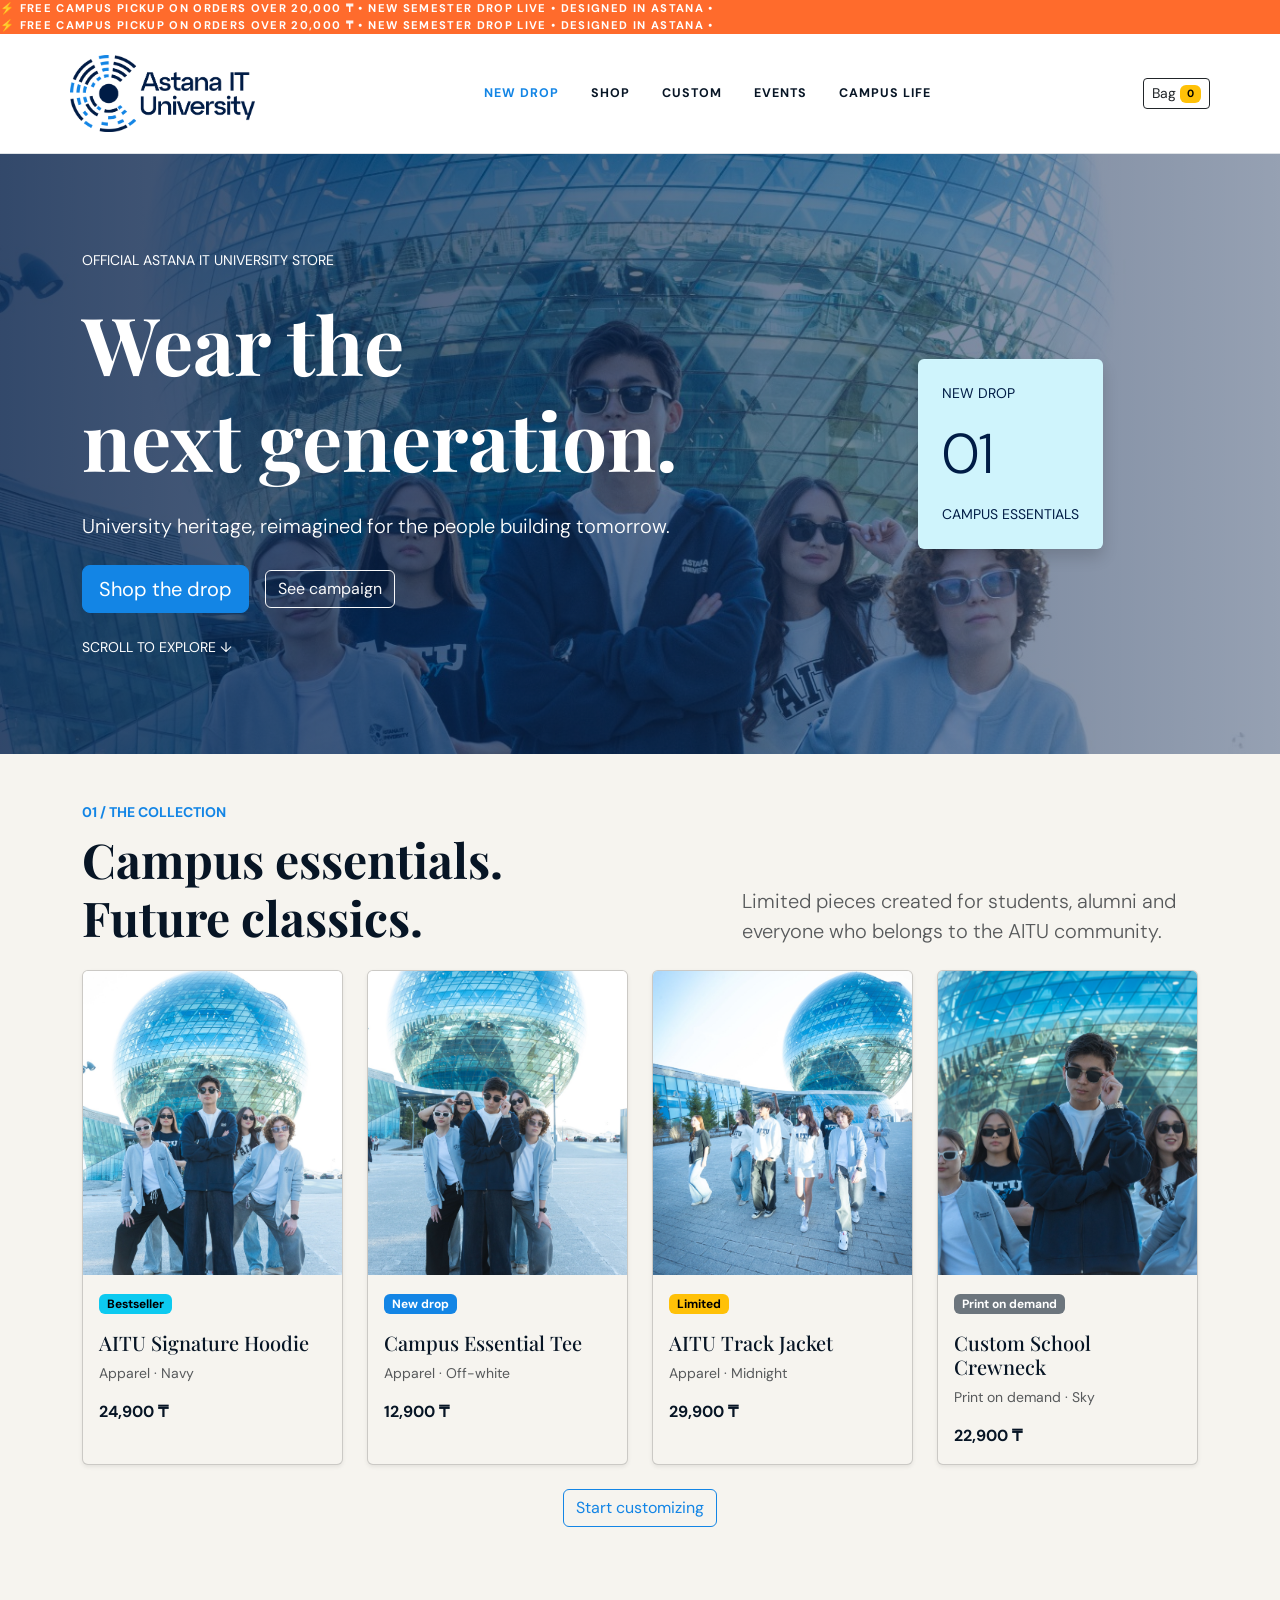
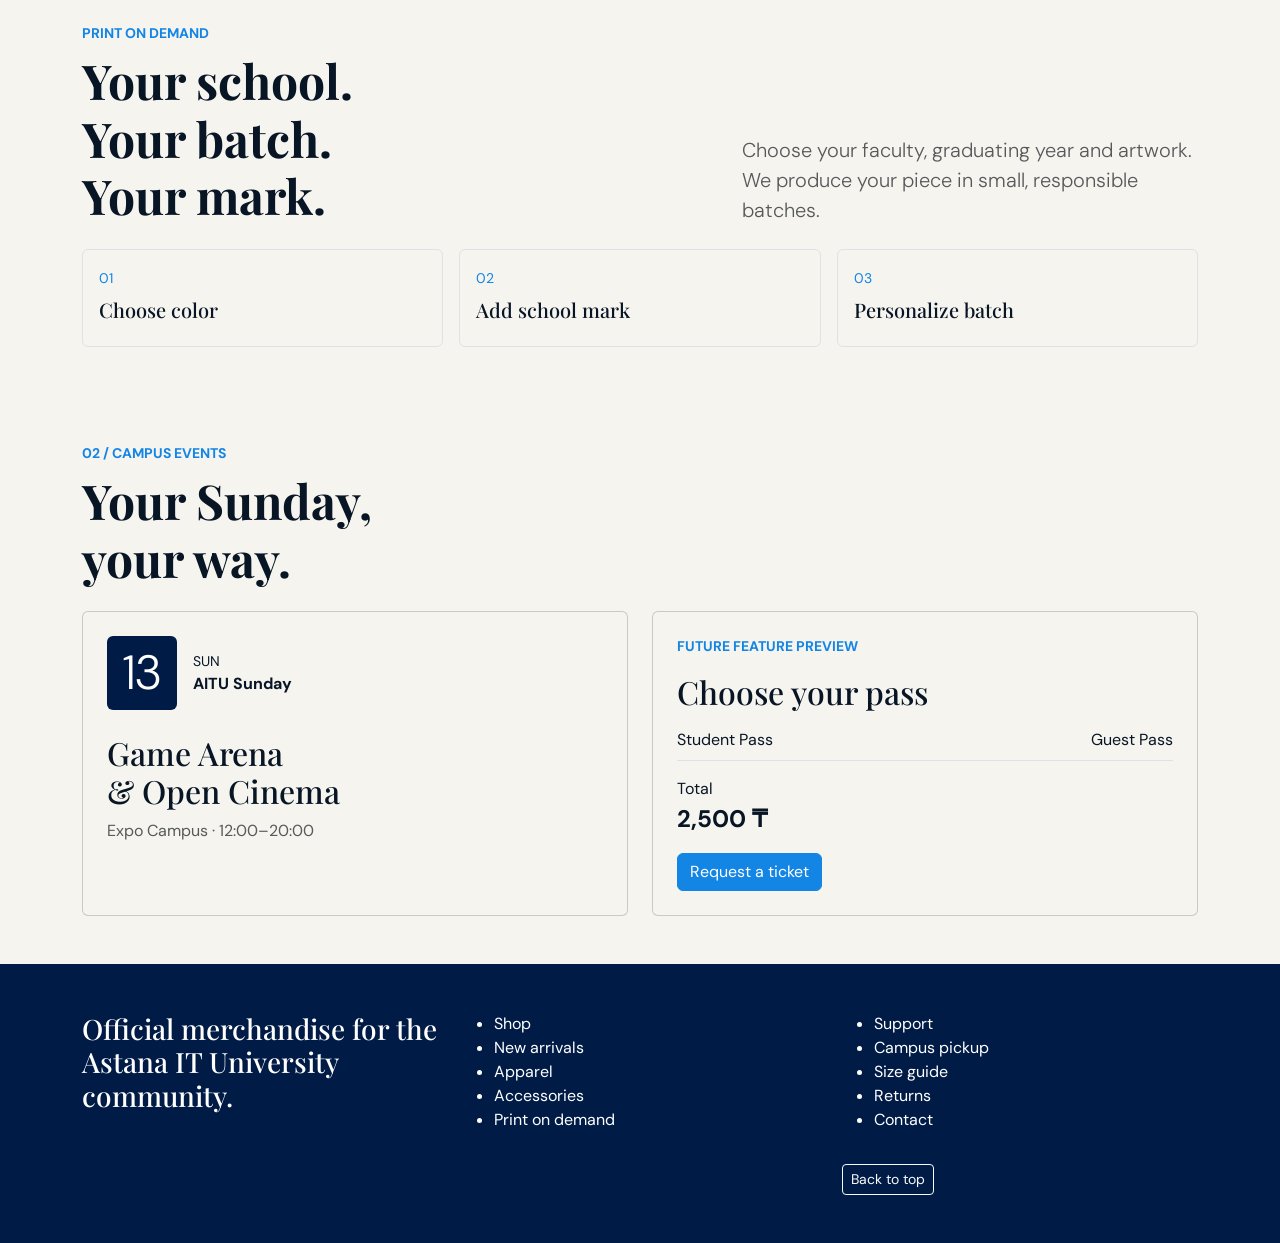
==== commit 6683878e: "Migrate AITU merch pages to Bootstrap" ====
--- a/index.html
+++ b/index.html
@@ -6,170 +6,129 @@
     <meta name="theme-color" content="#1385e5" />
     <title>AITU Merch Store</title>
     <link rel="icon" type="image/svg+xml" href="./store-favicon.svg" />
-    <link rel="stylesheet" href="./assets/style.css" />
+    <!-- Bootstrap 5.3.3 CSS -->
+    <link href="https://cdn.jsdelivr.net/npm/bootstrap@5.3.3/dist/css/bootstrap.min.css" rel="stylesheet" integrity="sha384-QWTKZyjpPEjISv5WaRU9OFeRpok6YctnYmDr5pNlyT2bRjXh0JMhjY6hW+ALEwIH" crossorigin="anonymous" />
+    <link rel="stylesheet" href="./assets/bootstrap-overrides.css" />
   </head>
-  <body>
+  <body id="top">
     <div class="ticker">
       <div>⚡ FREE CAMPUS PICKUP ON ORDERS OVER 20,000 ₸ • NEW SEMESTER DROP LIVE • DESIGNED IN ASTANA •&nbsp;</div>
       <div aria-hidden="true">⚡ FREE CAMPUS PICKUP ON ORDERS OVER 20,000 ₸ • NEW SEMESTER DROP LIVE • DESIGNED IN ASTANA •&nbsp;</div>
     </div>
 
-    <header>
-      <button class="icon mobile menu-trigger" aria-label="Open menu">
-        <svg xmlns="http://www.w3.org/2000/svg" width="24" height="24" viewBox="0 0 24 24" fill="none" stroke="currentColor" stroke-width="2" stroke-linecap="round" stroke-linejoin="round" aria-hidden="true"><path d="M4 5h16"></path><path d="M4 12h16"></path><path d="M4 19h16"></path></svg>
-      </button>
-
-      <a class="logo" href="./index.html" aria-label="AITU Store home">
-        <img src="./assets/aitu_logo_110.png" alt="Astana IT University" />
-      </a>
-
-      <nav>
-        <a href="#new">New drop</a>
-        <a href="./shop.html">Shop</a>
-        <a href="#custom">Custom</a>
-        <a href="./sunday-open.html">Events</a>
-        <a href="./campus-life.html">Campus life</a>
+    <!-- container keeps the navigation aligned with page content instead of edge-to-edge. -->
+    <header class="site-header sticky-top bg-white border-bottom">
+      <nav class="navbar navbar-expand-lg container py-3" aria-label="Main navigation">
+        <a class="navbar-brand" href="./index.html" aria-label="AITU Store home"><img src="./assets/aitu_logo_110.png" alt="Astana IT University" width="185" /></a>
+        <button class="navbar-toggler ms-auto" type="button" data-bs-toggle="collapse" data-bs-target="#mainNav" aria-controls="mainNav" aria-expanded="false" aria-label="Toggle navigation"><span class="navbar-toggler-icon"></span></button>
+        <div class="collapse navbar-collapse" id="mainNav">
+          <div class="navbar-nav mx-auto gap-lg-3">
+            <a class="nav-link" href="#new" aria-current="page">New drop</a><a class="nav-link" href="./shop.html">Shop</a><a class="nav-link" href="#custom">Custom</a><a class="nav-link" href="./sunday-open.html">Events</a><a class="nav-link" href="./campus-life.html">Campus life</a>
+          </div>
+          <a class="btn btn-outline-dark btn-sm" href="./shop.html" aria-label="Browse the store">Bag <span class="badge text-bg-warning">0</span></a>
+        </div>
       </nav>
-
-      <div class="tools">
-        <button class="bag" aria-label="Shopping bag">
-          👜
-          <span>0</span>
-        </button>
-      </div>
     </header>
 
     <main>
-      <section class="hero">
-        <img class="hero-img" src="./assets/DSC00219.jpg" alt="AITU merch collection" />
-        <div class="hero-copy">
-          <div class="eyebrow">OFFICIAL ASTANA IT UNIVERSITY STORE</div>
-          <h1>Wear the<br />next generation.</h1>
-          <p>University heritage, reimagined for the people building tomorrow.</p>
-          <div class="hero-actions">
-            <a class="primary" href="./shop.html">SHOP THE DROP</a>
-            <button class="play" type="button"><span>▶</span>See campaign</button>
+      <!-- container-fluid lets the campaign image and background reach both viewport edges. -->
+      <section id="new" class="hero container-fluid d-flex align-items-center py-5">
+        <img class="hero-img position-absolute top-0 start-0 w-100 h-100" src="./assets/DSC00219.jpg" alt="AITU merch collection" />
+        <div class="container position-relative z-2 py-lg-5">
+          <div class="row align-items-center g-4">
+            <div class="col-12 col-md-8 col-lg-7 hero-copy">
+              <div class="eyebrow text-uppercase small">OFFICIAL ASTANA IT UNIVERSITY STORE</div>
+              <h1 class="display-1 fw-bold my-4">Wear the<br />next generation.</h1>
+              <p class="lead">University heritage, reimagined for the people building tomorrow.</p>
+              <div class="d-flex flex-wrap align-items-center gap-3 mt-4">
+                <a class="btn btn-primary btn-lg" href="./shop.html">Shop the drop</a>
+                <a class="btn btn-outline-light" href="#shop">See campaign</a>
+              </div>
+              <p class="small text-uppercase mt-4 mb-0 d-none d-sm-block">Scroll to explore ↓</p>
+            </div>
+            <div class="col-md-4 d-none d-md-flex justify-content-end">
+              <div class="card shadow border-0 p-4 text-dark bg-info-subtle">
+                <span class="small text-uppercase">New drop</span><strong class="display-4 my-3">01</strong><span class="small text-uppercase">Campus essentials</span>
+              </div>
+            </div>
           </div>
-          <div class="scroll-hint">SCROLL TO EXPLORE ↓</div>
-        </div>
-        <div class="drop-card">
-          <span>New drop</span>
-          <b>01</b>
-          <small>Campus essentials</small>
         </div>
       </section>
 
-      <section id="shop" class="collection">
-        <div class="section-head">
-          <div>
-            <div class="eyebrow">01 / THE COLLECTION</div>
-            <h2>Campus essentials.<br />Future classics.</h2>
-          </div>
-          <p>Limited pieces created for students, alumni and everyone who belongs to the AITU community.</p>
+      <!-- Bootstrap card component: product details now use card-body and card-title. -->
+      <section id="shop" class="collection container py-5">
+        <div class="row align-items-end g-3 mb-4">
+          <div class="col-12 col-lg-7"><p class="text-uppercase small text-primary fw-bold mb-2">01 / The collection</p><h2 class="display-5 fw-bold mb-0">Campus essentials.<br />Future classics.</h2></div>
+          <p class="col-12 col-lg-5 lead text-body-secondary mb-0">Limited pieces created for students, alumni and everyone who belongs to the AITU community.</p>
         </div>
 
-        <div class="product-grid">
-          <article class="product-card">
-            <img src="./assets/DSC00219.jpg" alt="AITU Signature Hoodie" />
-            <div class="body">
-              <span class="tag">BESTSELLER</span>
-              <h3>AITU Signature Hoodie</h3>
-              <div class="meta">Apparel · Navy</div>
-              <div class="price">24,900 ₸</div>
-            </div>
-          </article>
+        <div class="row row-cols-1 row-cols-sm-2 row-cols-lg-4 g-4">
+          <article class="col"><div class="card h-100 shadow-sm">
+            <img class="card-img-top product-image" src="./assets/DSC00219.jpg" alt="AITU Signature Hoodie" />
+            <div class="card-body"><span class="badge text-bg-info">Bestseller</span><h3 class="h5 card-title mt-3">AITU Signature Hoodie</h3><p class="small text-body-secondary">Apparel · Navy</p><p class="fw-bold mb-0">24,900 ₸</p></div>
+          </div></article>
 
-          <article class="product-card">
-            <img src="./assets/DSC00196.jpg" alt="Campus Essential Tee" />
-            <div class="body">
-              <span class="tag">NEW DROP</span>
-              <h3>Campus Essential Tee</h3>
-              <div class="meta">Apparel · Off-white</div>
-              <div class="price">12,900 ₸</div>
-            </div>
-          </article>
+          <article class="col"><div class="card h-100 shadow-sm">
+            <img class="card-img-top product-image" src="./assets/DSC00196.jpg" alt="Campus Essential Tee" />
+            <div class="card-body"><span class="badge text-bg-primary">New drop</span><h3 class="h5 card-title mt-3">Campus Essential Tee</h3><p class="small text-body-secondary">Apparel · Off-white</p><p class="fw-bold mb-0">12,900 ₸</p></div>
+          </div></article>
 
-          <article class="product-card">
-            <img src="./assets/DSC00105.jpg" alt="AITU Track Jacket" />
-            <div class="body">
-              <span class="tag">LIMITED</span>
-              <h3>AITU Track Jacket</h3>
-              <div class="meta">Apparel · Midnight</div>
-              <div class="price">29,900 ₸</div>
-            </div>
-          </article>
+          <article class="col"><div class="card h-100 shadow-sm">
+            <img class="card-img-top product-image" src="./assets/DSC00105.jpg" alt="AITU Track Jacket" />
+            <div class="card-body"><span class="badge text-bg-warning">Limited</span><h3 class="h5 card-title mt-3">AITU Track Jacket</h3><p class="small text-body-secondary">Apparel · Midnight</p><p class="fw-bold mb-0">29,900 ₸</p></div>
+          </div></article>
 
-          <article class="product-card">
-            <img src="./assets/DSC00229.jpg" alt="Custom School Crewneck" />
-            <div class="body">
-              <span class="tag">POD</span>
-              <h3>Custom School Crewneck</h3>
-              <div class="meta">Print on demand · Sky</div>
-              <div class="price">22,900 ₸</div>
-            </div>
-          </article>
+          <article class="col"><div class="card h-100 shadow-sm">
+            <img class="card-img-top product-image" src="./assets/DSC00229.jpg" alt="Custom School Crewneck" />
+            <div class="card-body"><span class="badge text-bg-secondary">Print on demand</span><h3 class="h5 card-title mt-3">Custom School Crewneck</h3><p class="small text-body-secondary">Print on demand · Sky</p><p class="fw-bold mb-0">22,900 ₸</p></div>
+          </div></article>
         </div>
 
-        <div class="cta-row">
-          <a class="btn-outline" href="#custom">START CUSTOMIZING</a>
+        <div class="text-center mt-4"><a class="btn btn-outline-primary" href="#custom">Start customizing</a></div>
+      </section>
+
+      <section id="custom" class="container py-5">
+        <div class="row align-items-end g-3 mb-4">
+          <div class="col-12 col-lg-7"><p class="text-uppercase small text-primary fw-bold mb-2">Print on demand</p><h2 class="display-5 fw-bold mb-0">Your school.<br />Your batch.<br />Your mark.</h2></div>
+          <p class="col-12 col-lg-5 lead text-body-secondary mb-0">Choose your faculty, graduating year and artwork. We produce your piece in small, responsible batches.</p>
+        </div>
+
+        <div class="row row-cols-1 row-cols-sm-3 g-3">
+          <div class="col"><div class="border rounded p-3 h-100"><span class="small text-primary">01</span><h3 class="h5 mt-2">Choose color</h3></div></div>
+          <div class="col"><div class="border rounded p-3 h-100"><span class="small text-primary">02</span><h3 class="h5 mt-2">Add school mark</h3></div></div>
+          <div class="col"><div class="border rounded p-3 h-100"><span class="small text-primary">03</span><h3 class="h5 mt-2">Personalize batch</h3></div></div>
         </div>
       </section>
 
-      <section id="custom" class="custom">
-        <div class="section-head">
-          <div>
-            <div class="eyebrow">PRINT ON DEMAND</div>
-            <h2>Your school.<br />Your batch.<br />Your mark.</h2>
-          </div>
-          <p>Choose your faculty, graduating year and artwork. We produce your piece in small, responsible batches.</p>
+      <section id="events" class="container py-5">
+        <div class="row align-items-end mb-4">
+          <div class="col"><p class="text-uppercase small text-primary fw-bold mb-2">02 / Campus events</p><h2 class="display-5 fw-bold mb-0">Your Sunday,<br />your way.</h2></div>
         </div>
 
-        <div class="steps">
-          <div class="step"><span>01</span><h3>Choose color</h3></div>
-          <div class="step"><span>02</span><h3>Add school mark</h3></div>
-          <div class="step"><span>03</span><h3>Personalize batch</h3></div>
-        </div>
-      </section>
+        <div class="row row-cols-1 row-cols-lg-2 g-4">
+          <article class="col"><div class="card h-100"><div class="card-body p-4">
+            <div class="d-flex align-items-center gap-3 mb-4"><span class="display-5 bg-dark text-white px-3 py-2 rounded">13</span><span><span class="small text-uppercase d-block">Sun</span><strong>AITU Sunday</strong></span></div>
+            <h3 class="h2">Game Arena<br />&amp; Open Cinema</h3><p class="text-body-secondary">Expo Campus · 12:00–20:00</p>
+          </div></div></article>
 
-      <section id="events" class="events">
-        <div class="section-head">
-          <div>
-            <div class="eyebrow">02 / CAMPUS EVENTS</div>
-            <h2>Your Sunday,<br />your way.</h2>
-          </div>
+          <article class="col"><div class="card h-100"><div class="card-body p-4">
+            <p class="small text-uppercase text-primary fw-bold">Future feature preview</p><h3 class="h2">Choose your pass</h3>
+            <div class="d-flex justify-content-between border-bottom py-2"><span>Student Pass</span><span>Guest Pass</span></div>
+            <p class="mt-3">Total<br /><strong class="fs-4">2,500 ₸</strong></p>
+            <a class="btn btn-primary" href="./sunday-open.html#tickets">Request a ticket</a>
+          </div></div></article>
         </div>
 
-        <div class="event-grid">
-          <article class="event-card">
-            <div class="date-box">
-              <div class="day">13</div>
-              <div>
-                <div class="eyebrow">SUN</div>
-                <strong>AITU SUNDAY</strong>
-              </div>
-            </div>
-            <h3>Game Arena<br />&amp; Open Cinema</h3>
-            <p>Expo Campus · 12:00–20:00</p>
-          </article>
-
-          <article class="feature-card">
-            <div class="eyebrow">FUTURE FEATURE PREVIEW</div>
-            <h3>Choose your pass</h3>
-            <div class="pass-row"><span>Student Pass</span><span>Guest Pass</span></div>
-            <div class="ticket-price">Total<br /><strong>2,500 ₸</strong></div>
-            <button class="primary" type="button">INSTANT BUY TICKET</button>
-          </article>
-        </div>
       </section>
 
     </main>
 
-    <footer>
-      <div class="footer-grid">
-        <div>
+    <footer class="bg-dark text-white py-5">
+      <div class="container"><div class="row row-cols-1 row-cols-sm-2 row-cols-lg-3 g-4">
+        <div class="col">
           <h3>Official merchandise for the<br />Astana IT University community.</h3>
         </div>
-        <div>
+        <div class="col">
           <ul>
             <li>Shop</li>
             <li>New arrivals</li>
@@ -178,7 +137,7 @@
             <li>Print on demand</li>
           </ul>
         </div>
-        <div>
+        <div class="col">
           <ul>
             <li>Support</li>
             <li>Campus pickup</li>
@@ -186,9 +145,13 @@
             <li>Returns</li>
             <li>Contact</li>
           </ul>
+          <a class="btn btn-outline-light btn-sm mt-3" href="#top">Back to top</a>
         </div>
-      </div>
+      </div></div>
+
     </footer>
+    <!-- Bootstrap 5.3.3 bundle enables the responsive navbar toggler. -->
+    <script src="https://cdn.jsdelivr.net/npm/bootstrap@5.3.3/dist/js/bootstrap.bundle.min.js" integrity="sha384-YvpcrYf0tY3lHB60NNkmXc5s9fDVZLESaAA55NDzOxhy9GkcIdslK1eN7N6jIeHz" crossorigin="anonymous"></script>
   </body>
 </html>
 
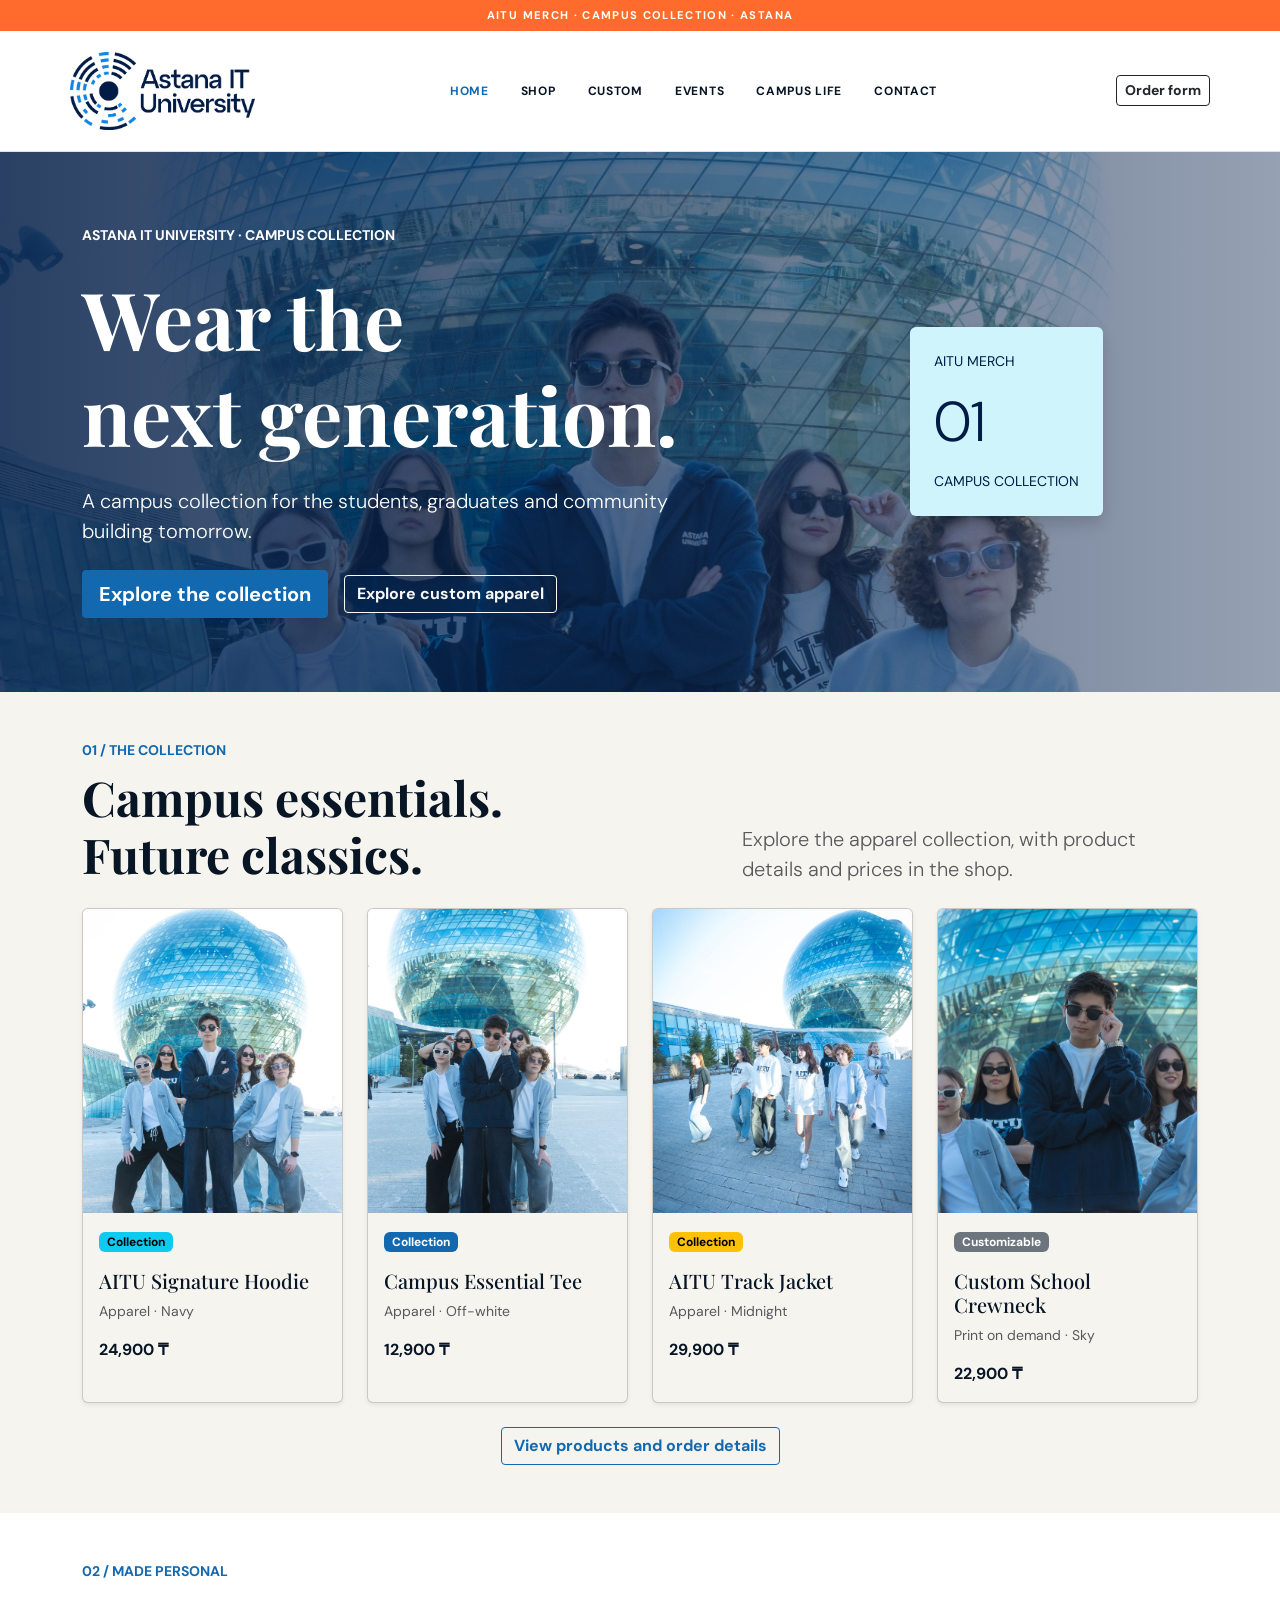
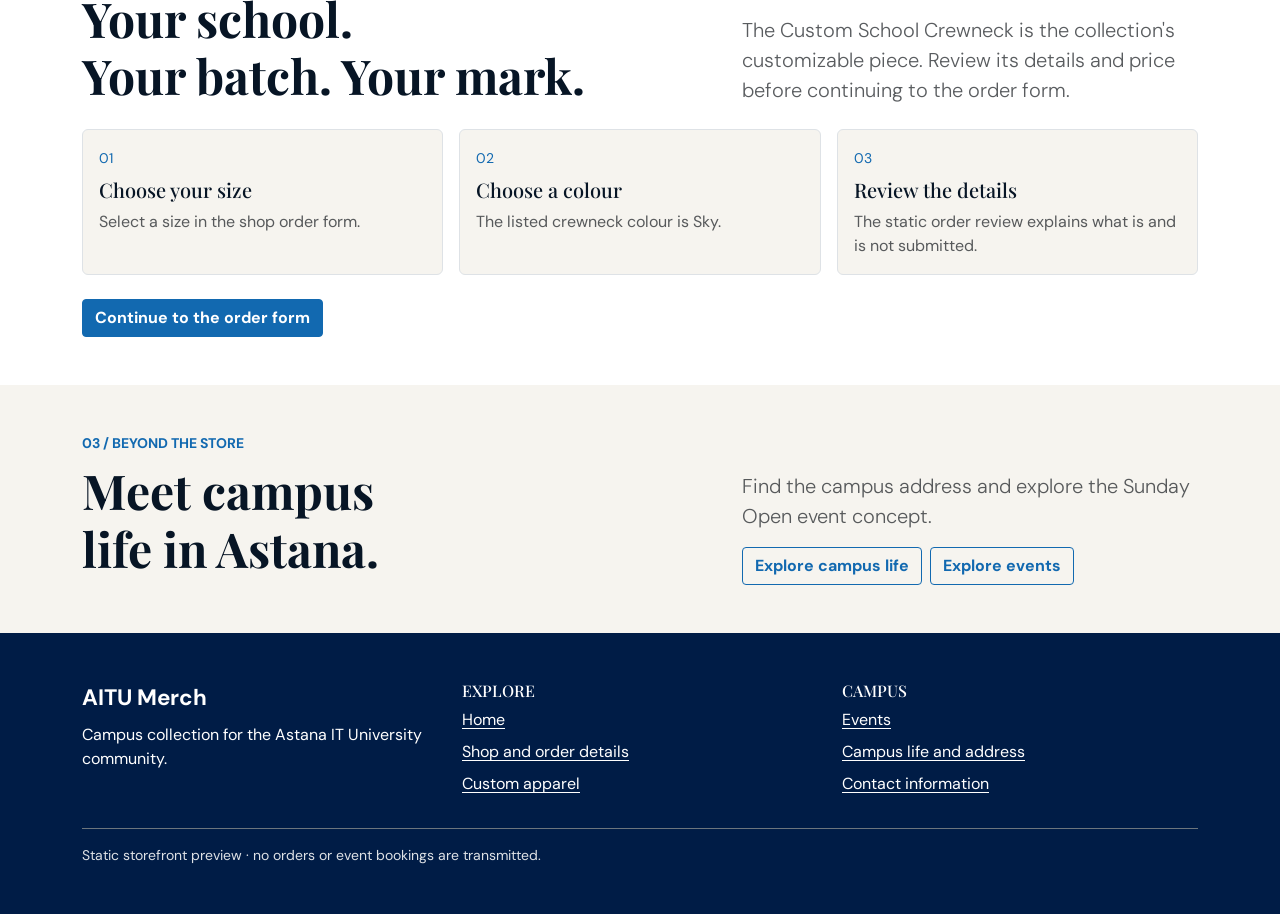
==== commit 2bfe88c7: "Complete AITU Merch midterm site Unify the static pages, finish visitor-facing shop and event select" ====
--- a/index.html
+++ b/index.html
@@ -1,157 +1,103 @@
-<!DOCTYPE html>
+<!doctype html>
 <html lang="en">
   <head>
-    <meta charset="UTF-8" />
-    <meta name="viewport" content="width=device-width, initial-scale=1.0" />
-    <meta name="theme-color" content="#1385e5" />
-    <title>AITU Merch Store</title>
+    <meta charset="utf-8" />
+    <meta name="viewport" content="width=device-width, initial-scale=1" />
+    <meta name="theme-color" content="#001c46" />
+    <meta name="description" content="Explore AITU campus merchandise, custom apparel, campus events, and student life in Astana." />
+    <title>Home | AITU Merch</title>
     <link rel="icon" type="image/svg+xml" href="./store-favicon.svg" />
-    <!-- Bootstrap 5.3.3 CSS -->
     <link href="https://cdn.jsdelivr.net/npm/bootstrap@5.3.3/dist/css/bootstrap.min.css" rel="stylesheet" integrity="sha384-QWTKZyjpPEjISv5WaRU9OFeRpok6YctnYmDr5pNlyT2bRjXh0JMhjY6hW+ALEwIH" crossorigin="anonymous" />
     <link rel="stylesheet" href="./assets/bootstrap-overrides.css" />
   </head>
   <body id="top">
-    <div class="ticker">
-      <div>⚡ FREE CAMPUS PICKUP ON ORDERS OVER 20,000 ₸ • NEW SEMESTER DROP LIVE • DESIGNED IN ASTANA •&nbsp;</div>
-      <div aria-hidden="true">⚡ FREE CAMPUS PICKUP ON ORDERS OVER 20,000 ₸ • NEW SEMESTER DROP LIVE • DESIGNED IN ASTANA •&nbsp;</div>
+    <div class="ticker" aria-label="AITU Merch campus collection">
+      <p class="ticker-track mb-0">AITU MERCH · CAMPUS COLLECTION · ASTANA</p>
     </div>
-
-    <!-- container keeps the navigation aligned with page content instead of edge-to-edge. -->
     <header class="site-header sticky-top bg-white border-bottom">
-      <nav class="navbar navbar-expand-lg container py-3" aria-label="Main navigation">
-        <a class="navbar-brand" href="./index.html" aria-label="AITU Store home"><img src="./assets/aitu_logo_110.png" alt="Astana IT University" width="185" /></a>
-        <button class="navbar-toggler ms-auto" type="button" data-bs-toggle="collapse" data-bs-target="#mainNav" aria-controls="mainNav" aria-expanded="false" aria-label="Toggle navigation"><span class="navbar-toggler-icon"></span></button>
-        <div class="collapse navbar-collapse" id="mainNav">
-          <div class="navbar-nav mx-auto gap-lg-3">
-            <a class="nav-link" href="#new" aria-current="page">New drop</a><a class="nav-link" href="./shop.html">Shop</a><a class="nav-link" href="#custom">Custom</a><a class="nav-link" href="./sunday-open.html">Events</a><a class="nav-link" href="./campus-life.html">Campus life</a>
-          </div>
-          <a class="btn btn-outline-dark btn-sm" href="./shop.html" aria-label="Browse the store">Bag <span class="badge text-bg-warning">0</span></a>
-        </div>
+      <nav class="navbar container py-3" aria-label="Main navigation">
+        <a class="navbar-brand" href="./index.html" aria-label="AITU Merch home"><img src="./assets/aitu_logo_110.png" alt="Astana IT University" width="185" height="45" /></a>
+        <ul class="navbar-nav site-navigation flex-row flex-wrap justify-content-center gap-1 gap-lg-3" id="site-navigation">
+          <li class="nav-item"><a class="nav-link" href="./index.html" aria-current="page">Home</a></li>
+          <li class="nav-item"><a class="nav-link" href="./shop.html">Shop</a></li>
+          <li class="nav-item"><a class="nav-link" href="./index.html#custom">Custom</a></li>
+          <li class="nav-item"><a class="nav-link" href="./sunday-open.html">Events</a></li>
+          <li class="nav-item"><a class="nav-link" href="./campus-life.html">Campus life</a></li>
+          <li class="nav-item"><a class="nav-link" href="./campus-life.html#contact">Contact</a></li>
+        </ul>
+        <a class="btn btn-outline-dark btn-sm" href="./shop.html#order-form">Order form</a>
       </nav>
     </header>
-
     <main>
-      <!-- container-fluid lets the campaign image and background reach both viewport edges. -->
-      <section id="new" class="hero container-fluid d-flex align-items-center py-5">
-        <img class="hero-img position-absolute top-0 start-0 w-100 h-100" src="./assets/DSC00219.jpg" alt="AITU merch collection" />
-        <div class="container position-relative z-2 py-lg-5">
+      <section id="new" class="hero container-fluid d-flex align-items-center">
+        <img class="hero-img position-absolute top-0 start-0 w-100 h-100" src="./assets/DSC00219.jpg" alt="AITU campus merchandise photographed for the collection" width="1600" height="1067" />
+        <div class="container position-relative z-2 py-5">
           <div class="row align-items-center g-4">
             <div class="col-12 col-md-8 col-lg-7 hero-copy">
-              <div class="eyebrow text-uppercase small">OFFICIAL ASTANA IT UNIVERSITY STORE</div>
+              <p class="eyebrow text-uppercase small fw-bold">Astana IT University · campus collection</p>
               <h1 class="display-1 fw-bold my-4">Wear the<br />next generation.</h1>
-              <p class="lead">University heritage, reimagined for the people building tomorrow.</p>
+              <p class="lead">A campus collection for the students, graduates and community building tomorrow.</p>
               <div class="d-flex flex-wrap align-items-center gap-3 mt-4">
-                <a class="btn btn-primary btn-lg" href="./shop.html">Shop the drop</a>
-                <a class="btn btn-outline-light" href="#shop">See campaign</a>
+                <a class="btn btn-primary btn-lg" id="shop-collection-link" href="./shop.html">Explore the collection</a>
+                <a class="btn btn-outline-light" id="custom-collection-link" href="#custom">Explore custom apparel</a>
               </div>
-              <p class="small text-uppercase mt-4 mb-0 d-none d-sm-block">Scroll to explore ↓</p>
             </div>
             <div class="col-md-4 d-none d-md-flex justify-content-end">
               <div class="card shadow border-0 p-4 text-dark bg-info-subtle">
-                <span class="small text-uppercase">New drop</span><strong class="display-4 my-3">01</strong><span class="small text-uppercase">Campus essentials</span>
+                <span class="small text-uppercase">AITU Merch</span>
+                <strong class="display-4 my-3">01</strong>
+                <span class="small text-uppercase">Campus collection</span>
               </div>
             </div>
           </div>
         </div>
       </section>
 
-      <!-- Bootstrap card component: product details now use card-body and card-title. -->
-      <section id="shop" class="collection container py-5">
+      <section id="collection" class="container py-5">
         <div class="row align-items-end g-3 mb-4">
-          <div class="col-12 col-lg-7"><p class="text-uppercase small text-primary fw-bold mb-2">01 / The collection</p><h2 class="display-5 fw-bold mb-0">Campus essentials.<br />Future classics.</h2></div>
-          <p class="col-12 col-lg-5 lead text-body-secondary mb-0">Limited pieces created for students, alumni and everyone who belongs to the AITU community.</p>
+          <div class="col-12 col-lg-7">
+            <p class="section-kicker text-uppercase small fw-bold mb-2">01 / The collection</p>
+            <h2 class="display-5 fw-bold mb-0">Campus essentials.<br />Future classics.</h2>
+          </div>
+          <p class="col-12 col-lg-5 lead text-body-secondary mb-0">Explore the apparel collection, with product details and prices in the shop.</p>
         </div>
-
         <div class="row row-cols-1 row-cols-sm-2 row-cols-lg-4 g-4">
-          <article class="col"><div class="card h-100 shadow-sm">
-            <img class="card-img-top product-image" src="./assets/DSC00219.jpg" alt="AITU Signature Hoodie" />
-            <div class="card-body"><span class="badge text-bg-info">Bestseller</span><h3 class="h5 card-title mt-3">AITU Signature Hoodie</h3><p class="small text-body-secondary">Apparel · Navy</p><p class="fw-bold mb-0">24,900 ₸</p></div>
-          </div></article>
-
-          <article class="col"><div class="card h-100 shadow-sm">
-            <img class="card-img-top product-image" src="./assets/DSC00196.jpg" alt="Campus Essential Tee" />
-            <div class="card-body"><span class="badge text-bg-primary">New drop</span><h3 class="h5 card-title mt-3">Campus Essential Tee</h3><p class="small text-body-secondary">Apparel · Off-white</p><p class="fw-bold mb-0">12,900 ₸</p></div>
-          </div></article>
-
-          <article class="col"><div class="card h-100 shadow-sm">
-            <img class="card-img-top product-image" src="./assets/DSC00105.jpg" alt="AITU Track Jacket" />
-            <div class="card-body"><span class="badge text-bg-warning">Limited</span><h3 class="h5 card-title mt-3">AITU Track Jacket</h3><p class="small text-body-secondary">Apparel · Midnight</p><p class="fw-bold mb-0">29,900 ₸</p></div>
-          </div></article>
-
-          <article class="col"><div class="card h-100 shadow-sm">
-            <img class="card-img-top product-image" src="./assets/DSC00229.jpg" alt="Custom School Crewneck" />
-            <div class="card-body"><span class="badge text-bg-secondary">Print on demand</span><h3 class="h5 card-title mt-3">Custom School Crewneck</h3><p class="small text-body-secondary">Print on demand · Sky</p><p class="fw-bold mb-0">22,900 ₸</p></div>
-          </div></article>
+          <article class="col"><div class="card h-100 shadow-sm"><img class="card-img-top product-image" src="./assets/DSC00219.jpg" alt="AITU Signature Hoodie from the campus collection" width="1600" height="1067" /><div class="card-body"><span class="badge text-bg-info">Collection</span><h3 class="h5 card-title mt-3">AITU Signature Hoodie</h3><p class="small text-body-secondary">Apparel · Navy</p><p class="fw-bold mb-0">24,900 ₸</p></div></div></article>
+          <article class="col"><div class="card h-100 shadow-sm"><img class="card-img-top product-image" src="./assets/DSC00196.jpg" alt="Campus Essential Tee from the campus collection" width="1600" height="1067" /><div class="card-body"><span class="badge text-bg-primary">Collection</span><h3 class="h5 card-title mt-3">Campus Essential Tee</h3><p class="small text-body-secondary">Apparel · Off-white</p><p class="fw-bold mb-0">12,900 ₸</p></div></div></article>
+          <article class="col"><div class="card h-100 shadow-sm"><img class="card-img-top product-image" src="./assets/DSC00105.jpg" alt="AITU Track Jacket from the campus collection" width="1600" height="1067" /><div class="card-body"><span class="badge text-bg-warning">Collection</span><h3 class="h5 card-title mt-3">AITU Track Jacket</h3><p class="small text-body-secondary">Apparel · Midnight</p><p class="fw-bold mb-0">29,900 ₸</p></div></div></article>
+          <article class="col"><div class="card h-100 shadow-sm"><img class="card-img-top product-image" src="./assets/DSC00229.jpg" alt="Custom School Crewneck from the campus collection" width="1600" height="1067" /><div class="card-body"><span class="badge text-bg-secondary">Customizable</span><h3 class="h5 card-title mt-3">Custom School Crewneck</h3><p class="small text-body-secondary">Print on demand · Sky</p><p class="fw-bold mb-0">22,900 ₸</p></div></div></article>
         </div>
-
-        <div class="text-center mt-4"><a class="btn btn-outline-primary" href="#custom">Start customizing</a></div>
+        <div class="text-center mt-4"><a class="btn btn-outline-primary" id="view-all-products-link" href="./shop.html">View products and order details</a></div>
       </section>
 
-      <section id="custom" class="container py-5">
-        <div class="row align-items-end g-3 mb-4">
-          <div class="col-12 col-lg-7"><p class="text-uppercase small text-primary fw-bold mb-2">Print on demand</p><h2 class="display-5 fw-bold mb-0">Your school.<br />Your batch.<br />Your mark.</h2></div>
-          <p class="col-12 col-lg-5 lead text-body-secondary mb-0">Choose your faculty, graduating year and artwork. We produce your piece in small, responsible batches.</p>
-        </div>
-
-        <div class="row row-cols-1 row-cols-sm-3 g-3">
-          <div class="col"><div class="border rounded p-3 h-100"><span class="small text-primary">01</span><h3 class="h5 mt-2">Choose color</h3></div></div>
-          <div class="col"><div class="border rounded p-3 h-100"><span class="small text-primary">02</span><h3 class="h5 mt-2">Add school mark</h3></div></div>
-          <div class="col"><div class="border rounded p-3 h-100"><span class="small text-primary">03</span><h3 class="h5 mt-2">Personalize batch</h3></div></div>
+      <section id="custom" class="custom-section py-5">
+        <div class="container">
+          <div class="row align-items-end g-3 mb-4">
+            <div class="col-12 col-lg-7"><p class="section-kicker text-uppercase small fw-bold mb-2">02 / Made personal</p><h2 class="display-5 fw-bold mb-0">Your school.<br />Your batch. Your mark.</h2></div>
+            <p class="col-12 col-lg-5 lead text-body-secondary mb-0">The Custom School Crewneck is the collection's customizable piece. Review its details and price before continuing to the order form.</p>
+          </div>
+          <div class="row row-cols-1 row-cols-sm-3 g-3">
+            <div class="col"><div class="custom-step border rounded p-3 h-100"><span class="small text-primary">01</span><h3 class="h5 mt-2">Choose your size</h3><p class="mb-0 text-body-secondary">Select a size in the shop order form.</p></div></div>
+            <div class="col"><div class="custom-step border rounded p-3 h-100"><span class="small text-primary">02</span><h3 class="h5 mt-2">Choose a colour</h3><p class="mb-0 text-body-secondary">The listed crewneck colour is Sky.</p></div></div>
+            <div class="col"><div class="custom-step border rounded p-3 h-100"><span class="small text-primary">03</span><h3 class="h5 mt-2">Review the details</h3><p class="mb-0 text-body-secondary">The static order review explains what is and is not submitted.</p></div></div>
+          </div>
+          <a class="btn btn-primary mt-4" id="custom-order-link" href="./shop.html#order-form">Continue to the order form</a>
         </div>
       </section>
 
       <section id="events" class="container py-5">
-        <div class="row align-items-end mb-4">
-          <div class="col"><p class="text-uppercase small text-primary fw-bold mb-2">02 / Campus events</p><h2 class="display-5 fw-bold mb-0">Your Sunday,<br />your way.</h2></div>
+        <div class="row align-items-end g-3">
+          <div class="col-12 col-lg-7"><p class="section-kicker text-uppercase small fw-bold mb-2">03 / Beyond the store</p><h2 class="display-5 fw-bold">Meet campus<br />life in Astana.</h2></div>
+          <div class="col-12 col-lg-5"><p class="lead text-body-secondary">Find the campus address and explore the Sunday Open event concept.</p><a class="btn btn-outline-primary me-2" id="campus-life-link" href="./campus-life.html">Explore campus life</a><a class="btn btn-outline-primary" id="events-link" href="./sunday-open.html">Explore events</a></div>
         </div>
-
-        <div class="row row-cols-1 row-cols-lg-2 g-4">
-          <article class="col"><div class="card h-100"><div class="card-body p-4">
-            <div class="d-flex align-items-center gap-3 mb-4"><span class="display-5 bg-dark text-white px-3 py-2 rounded">13</span><span><span class="small text-uppercase d-block">Sun</span><strong>AITU Sunday</strong></span></div>
-            <h3 class="h2">Game Arena<br />&amp; Open Cinema</h3><p class="text-body-secondary">Expo Campus · 12:00–20:00</p>
-          </div></div></article>
-
-          <article class="col"><div class="card h-100"><div class="card-body p-4">
-            <p class="small text-uppercase text-primary fw-bold">Future feature preview</p><h3 class="h2">Choose your pass</h3>
-            <div class="d-flex justify-content-between border-bottom py-2"><span>Student Pass</span><span>Guest Pass</span></div>
-            <p class="mt-3">Total<br /><strong class="fs-4">2,500 ₸</strong></p>
-            <a class="btn btn-primary" href="./sunday-open.html#tickets">Request a ticket</a>
-          </div></div></article>
-        </div>
-
       </section>
-
     </main>
-
-    <footer class="bg-dark text-white py-5">
+    <footer class="site-footer bg-dark text-white py-5">
       <div class="container"><div class="row row-cols-1 row-cols-sm-2 row-cols-lg-3 g-4">
-        <div class="col">
-          <h3>Official merchandise for the<br />Astana IT University community.</h3>
-        </div>
-        <div class="col">
-          <ul>
-            <li>Shop</li>
-            <li>New arrivals</li>
-            <li>Apparel</li>
-            <li>Accessories</li>
-            <li>Print on demand</li>
-          </ul>
-        </div>
-        <div class="col">
-          <ul>
-            <li>Support</li>
-            <li>Campus pickup</li>
-            <li>Size guide</li>
-            <li>Returns</li>
-            <li>Contact</li>
-          </ul>
-          <a class="btn btn-outline-light btn-sm mt-3" href="#top">Back to top</a>
-        </div>
-      </div></div>
-
+        <div class="col"><a class="footer-brand" href="./index.html">AITU Merch</a><p class="mt-2 mb-0">Campus collection for the Astana IT University community.</p></div>
+        <div class="col"><h2 class="h6 text-uppercase">Explore</h2><ul class="list-unstyled mb-0"><li class="mb-2"><a href="./index.html">Home</a></li><li class="mb-2"><a href="./shop.html">Shop and order details</a></li><li class="mb-2"><a href="./index.html#custom">Custom apparel</a></li></ul></div>
+        <div class="col"><h2 class="h6 text-uppercase">Campus</h2><ul class="list-unstyled mb-0"><li class="mb-2"><a href="./sunday-open.html">Events</a></li><li class="mb-2"><a href="./campus-life.html">Campus life and address</a></li><li><a href="./campus-life.html#contact">Contact information</a></li></ul></div>
+      </div><p class="footer-note border-top border-secondary pt-3 mt-4 mb-0">Static storefront preview · no orders or event bookings are transmitted.</p></div>
     </footer>
-    <!-- Bootstrap 5.3.3 bundle enables the responsive navbar toggler. -->
-    <script src="https://cdn.jsdelivr.net/npm/bootstrap@5.3.3/dist/js/bootstrap.bundle.min.js" integrity="sha384-YvpcrYf0tY3lHB60NNkmXc5s9fDVZLESaAA55NDzOxhy9GkcIdslK1eN7N6jIeHz" crossorigin="anonymous"></script>
   </body>
 </html>
-
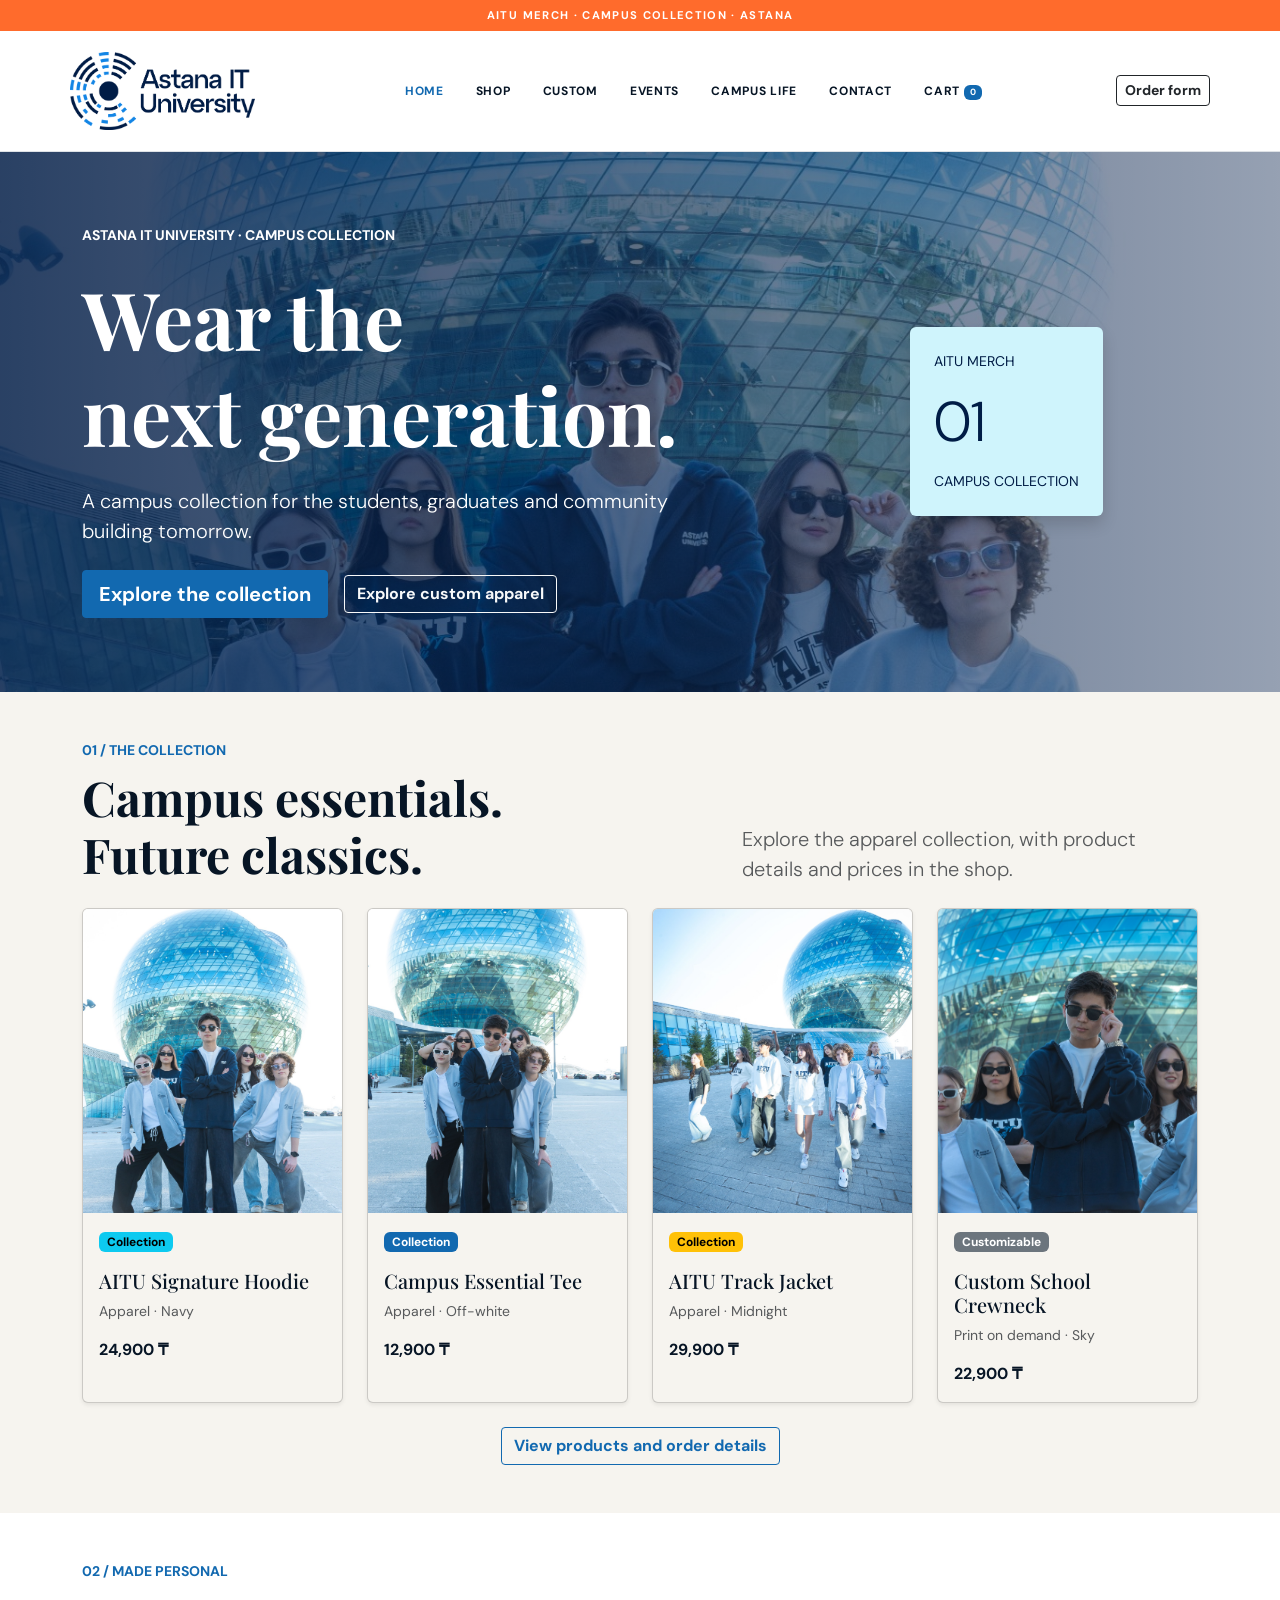
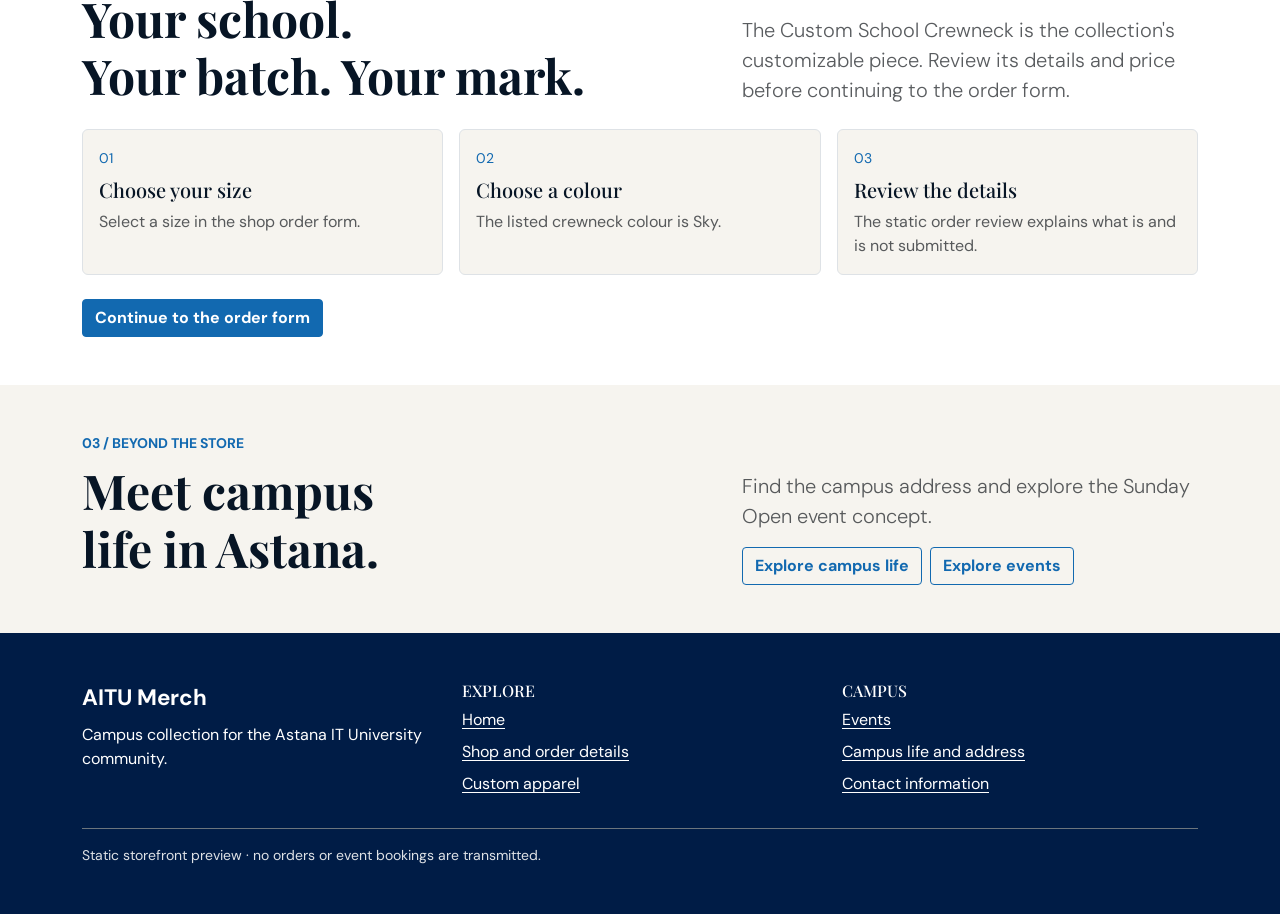
==== commit 6f3ec81f: "Update index.html" ====
--- a/index.html
+++ b/index.html
@@ -24,6 +24,7 @@
           <li class="nav-item"><a class="nav-link" href="./sunday-open.html">Events</a></li>
           <li class="nav-item"><a class="nav-link" href="./campus-life.html">Campus life</a></li>
           <li class="nav-item"><a class="nav-link" href="./campus-life.html#contact">Contact</a></li>
+          <li class="nav-item"><a class="nav-link" href="./cart.html">Cart <span class="badge text-bg-primary" id="cart-count">0</span></a></li>
         </ul>
         <a class="btn btn-outline-dark btn-sm" href="./shop.html#order-form">Order form</a>
       </nav>
@@ -99,5 +100,6 @@
         <div class="col"><h2 class="h6 text-uppercase">Campus</h2><ul class="list-unstyled mb-0"><li class="mb-2"><a href="./sunday-open.html">Events</a></li><li class="mb-2"><a href="./campus-life.html">Campus life and address</a></li><li><a href="./campus-life.html#contact">Contact information</a></li></ul></div>
       </div><p class="footer-note border-top border-secondary pt-3 mt-4 mb-0">Static storefront preview · no orders or event bookings are transmitted.</p></div>
     </footer>
+    <script src="./assets/store.js" defer></script>
   </body>
 </html>
